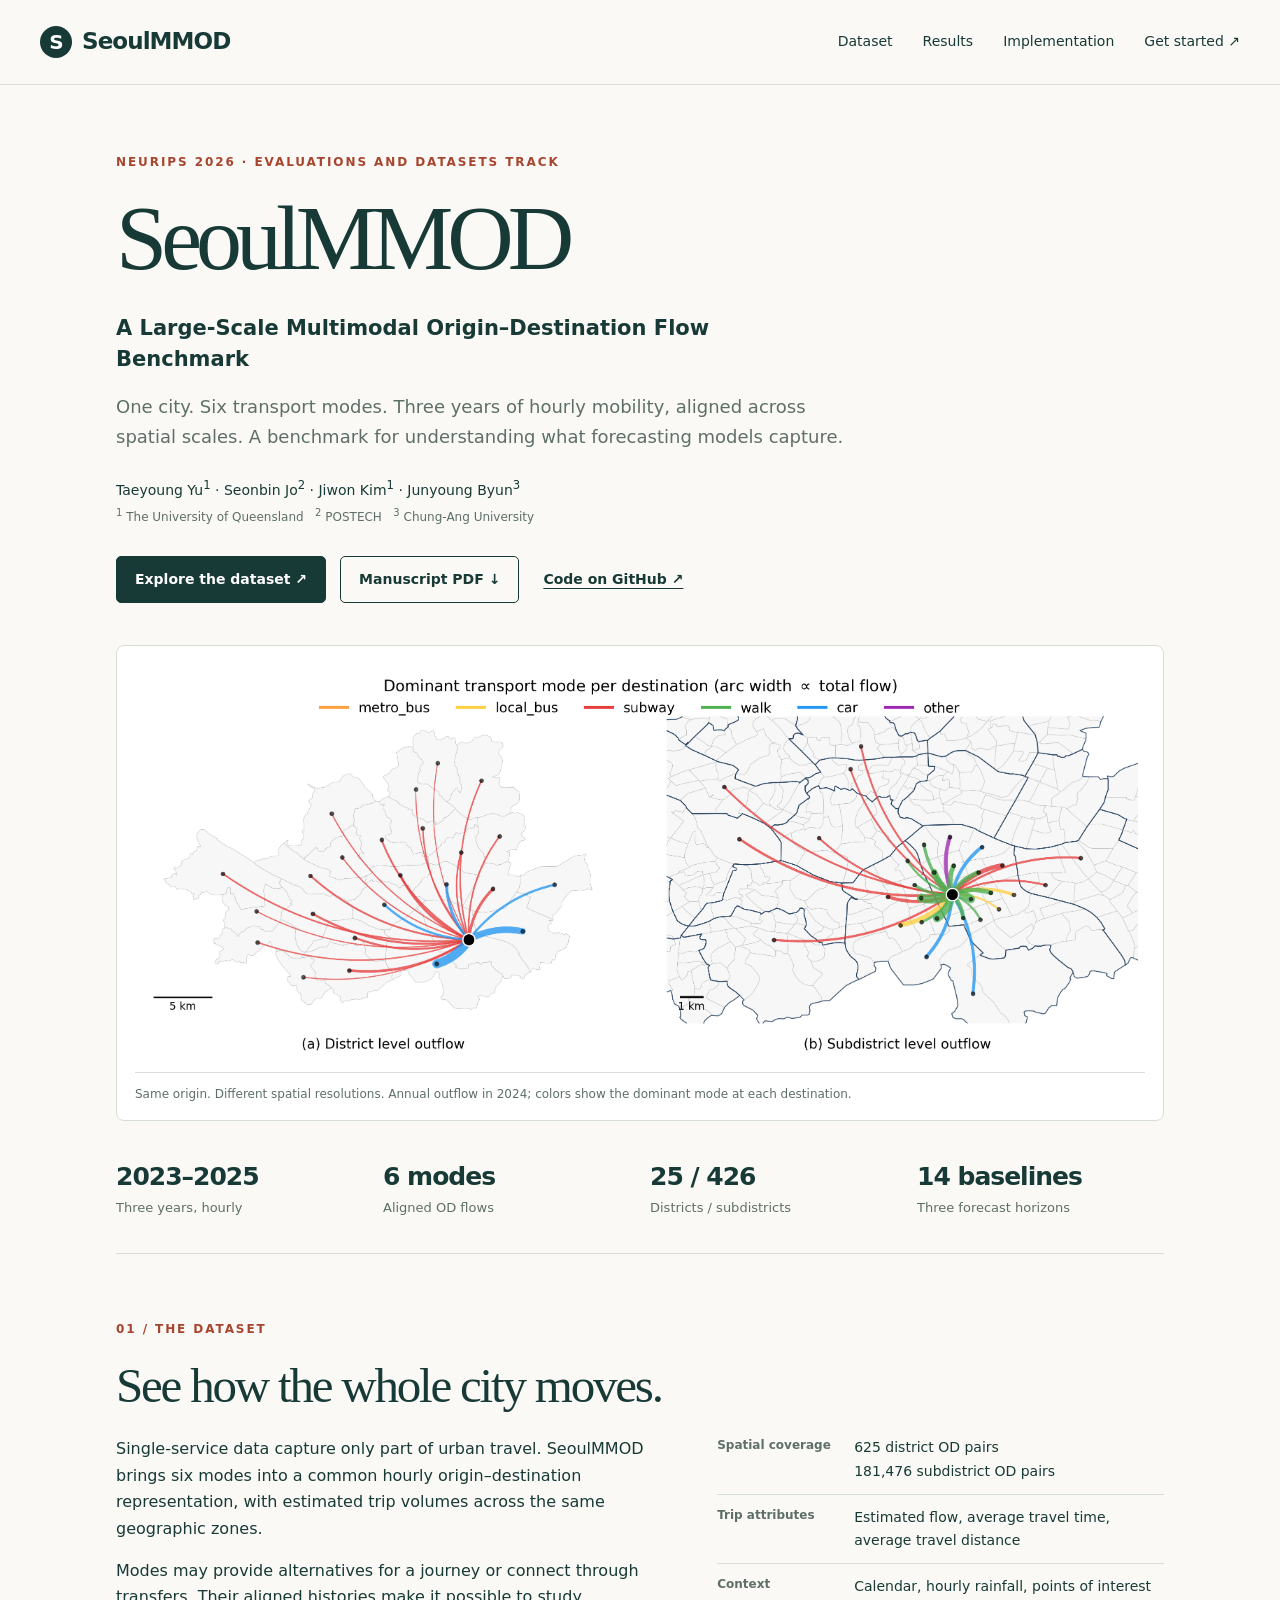
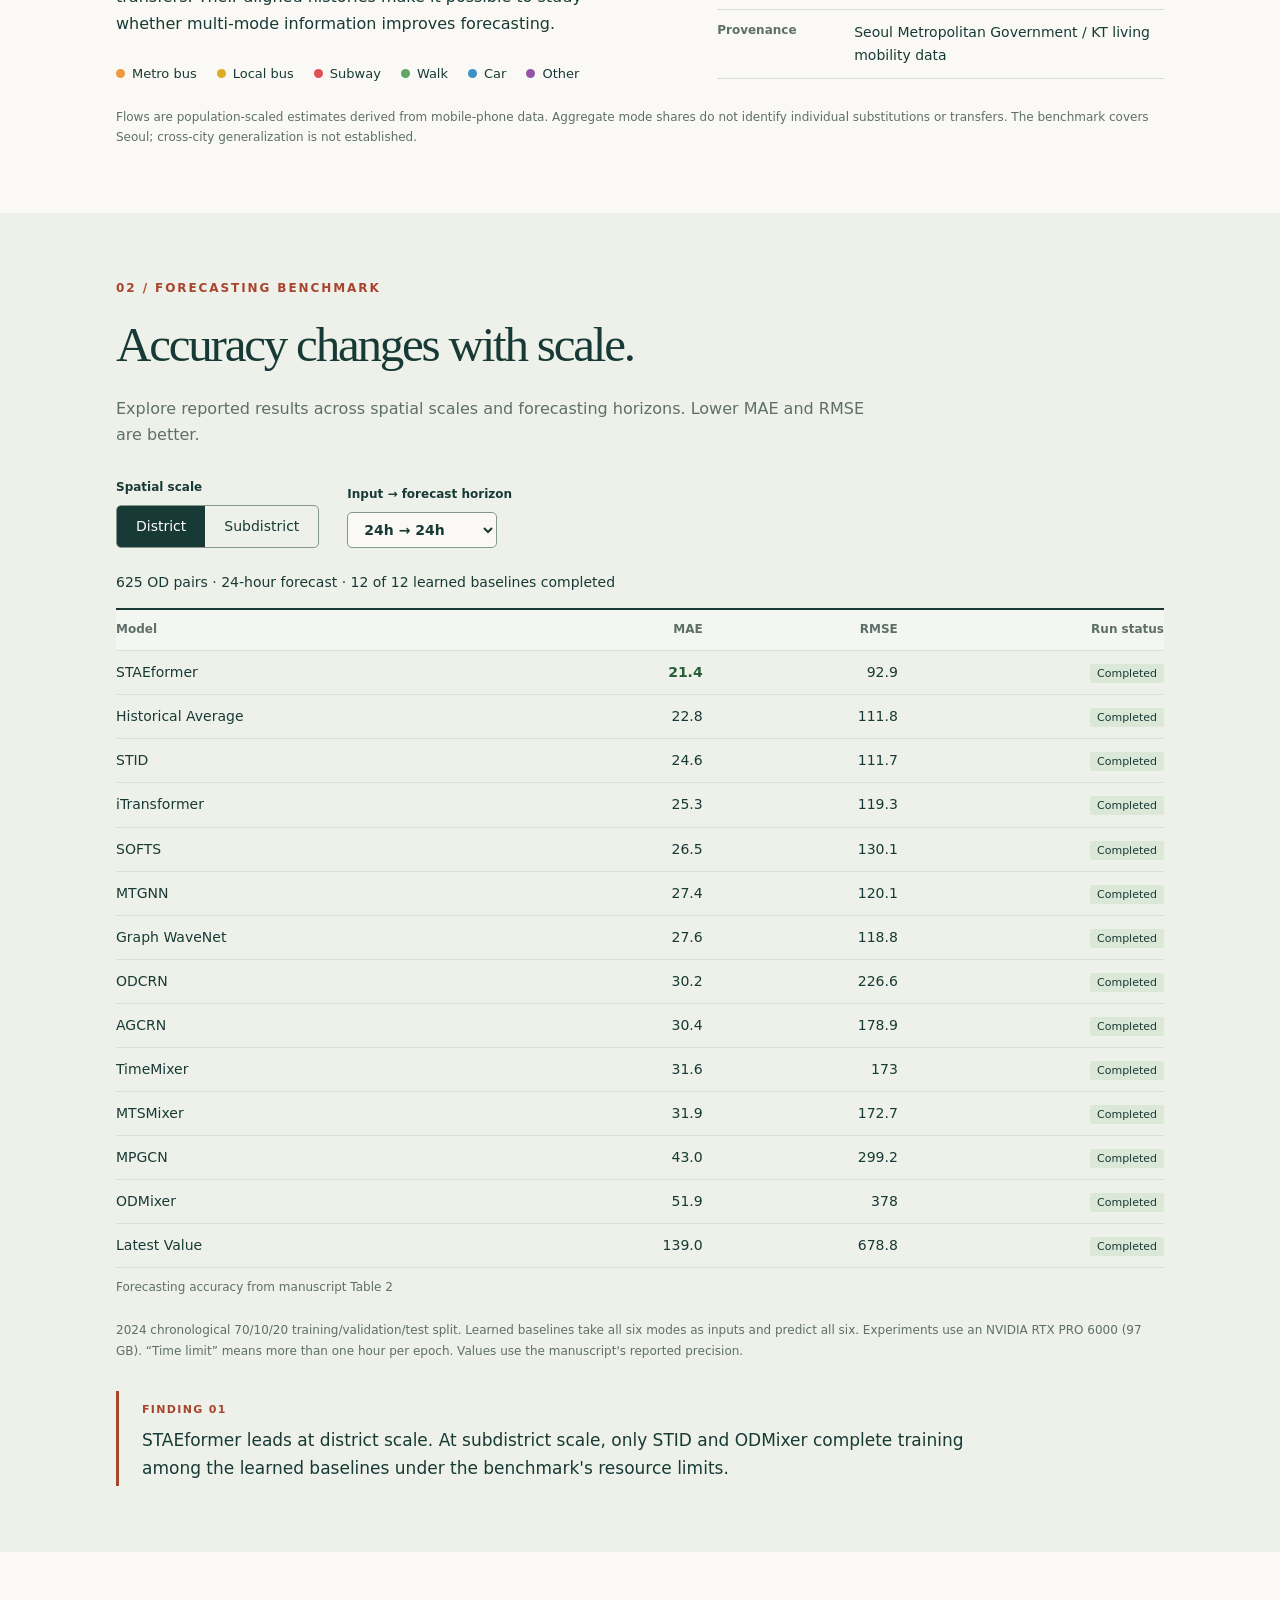
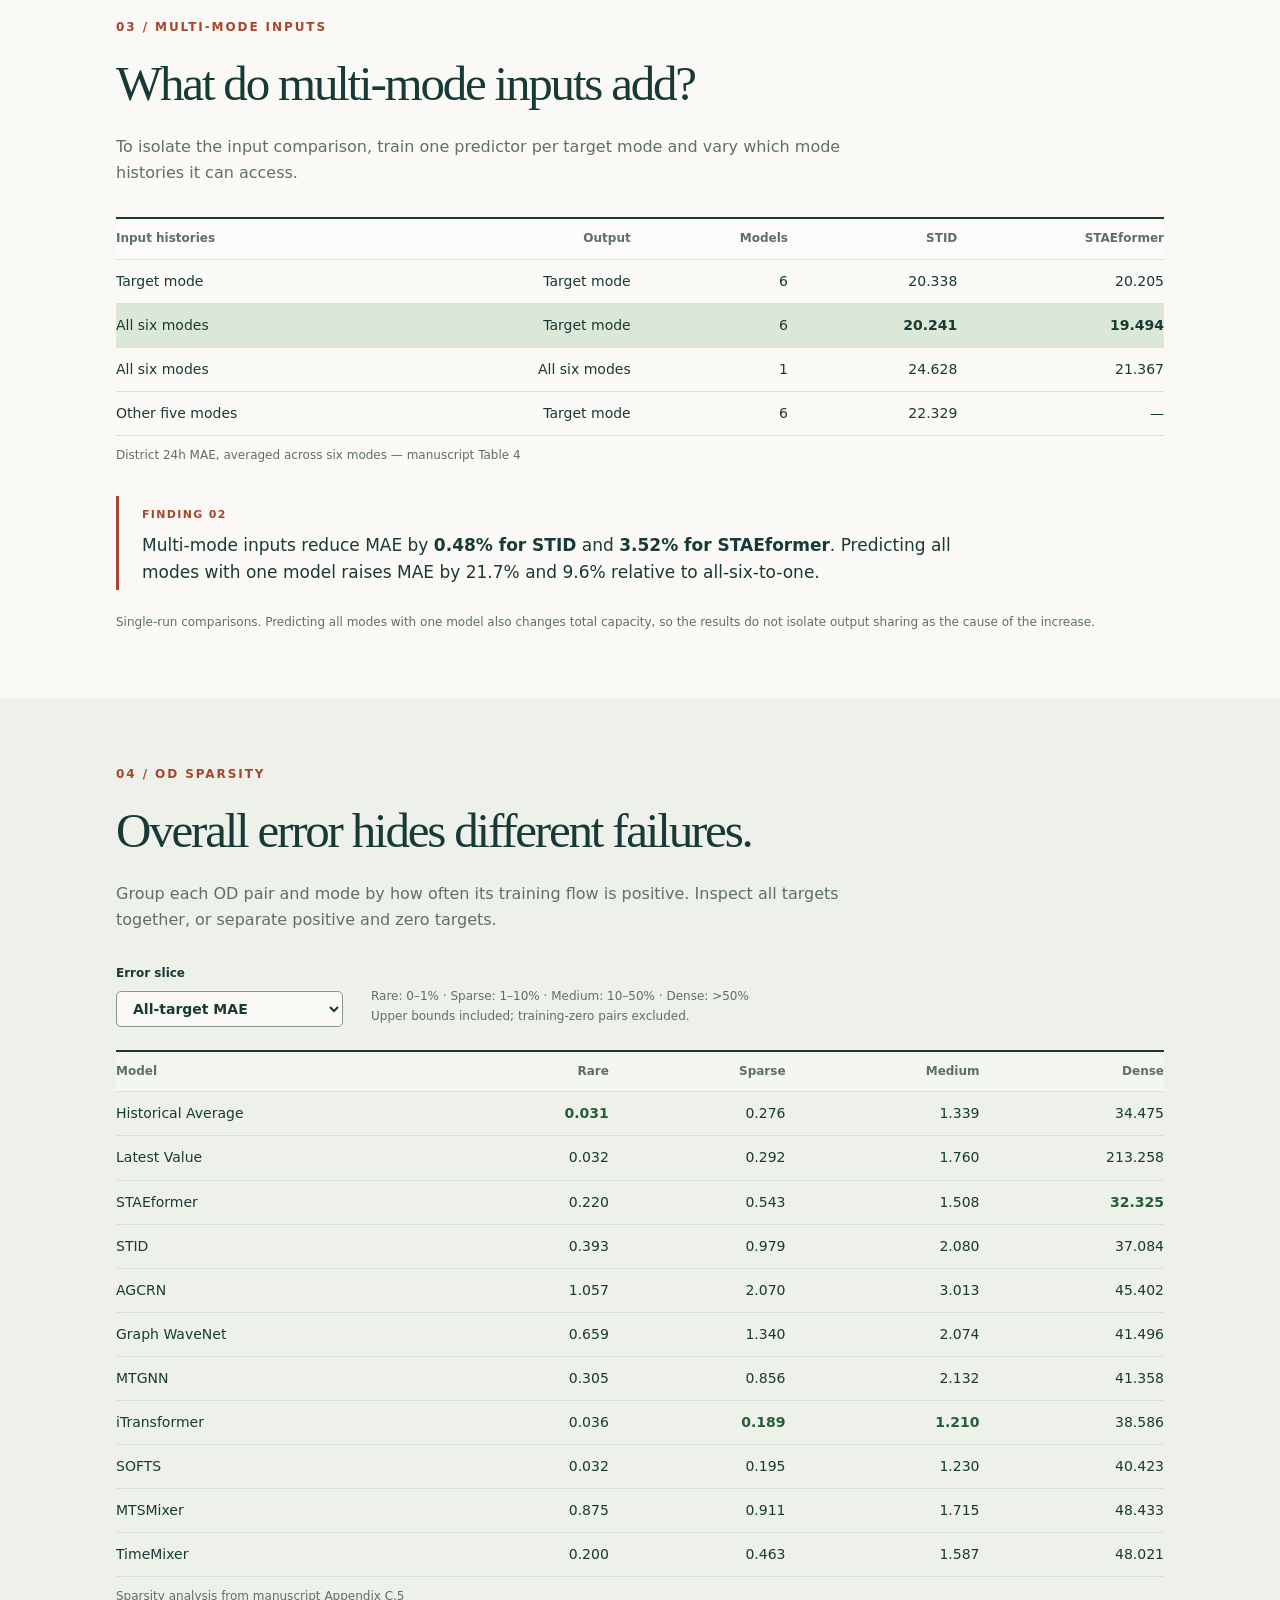
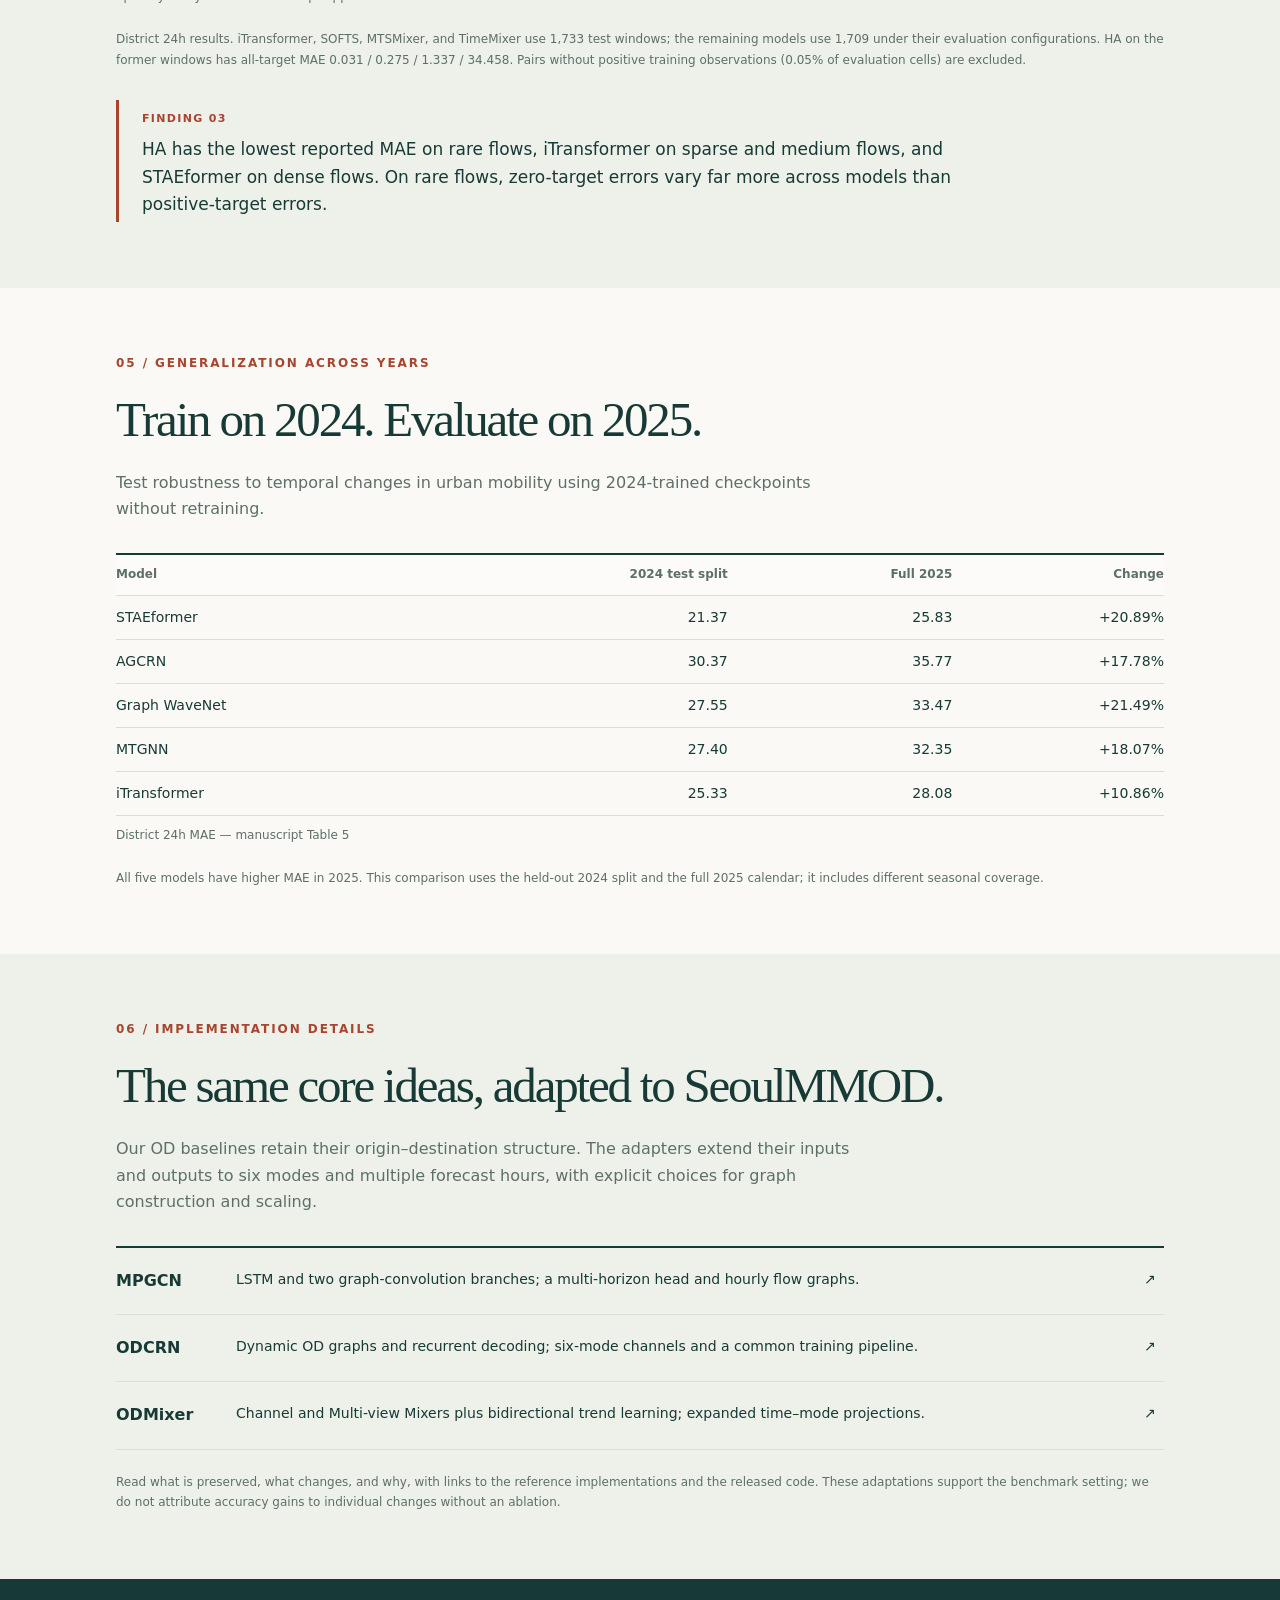
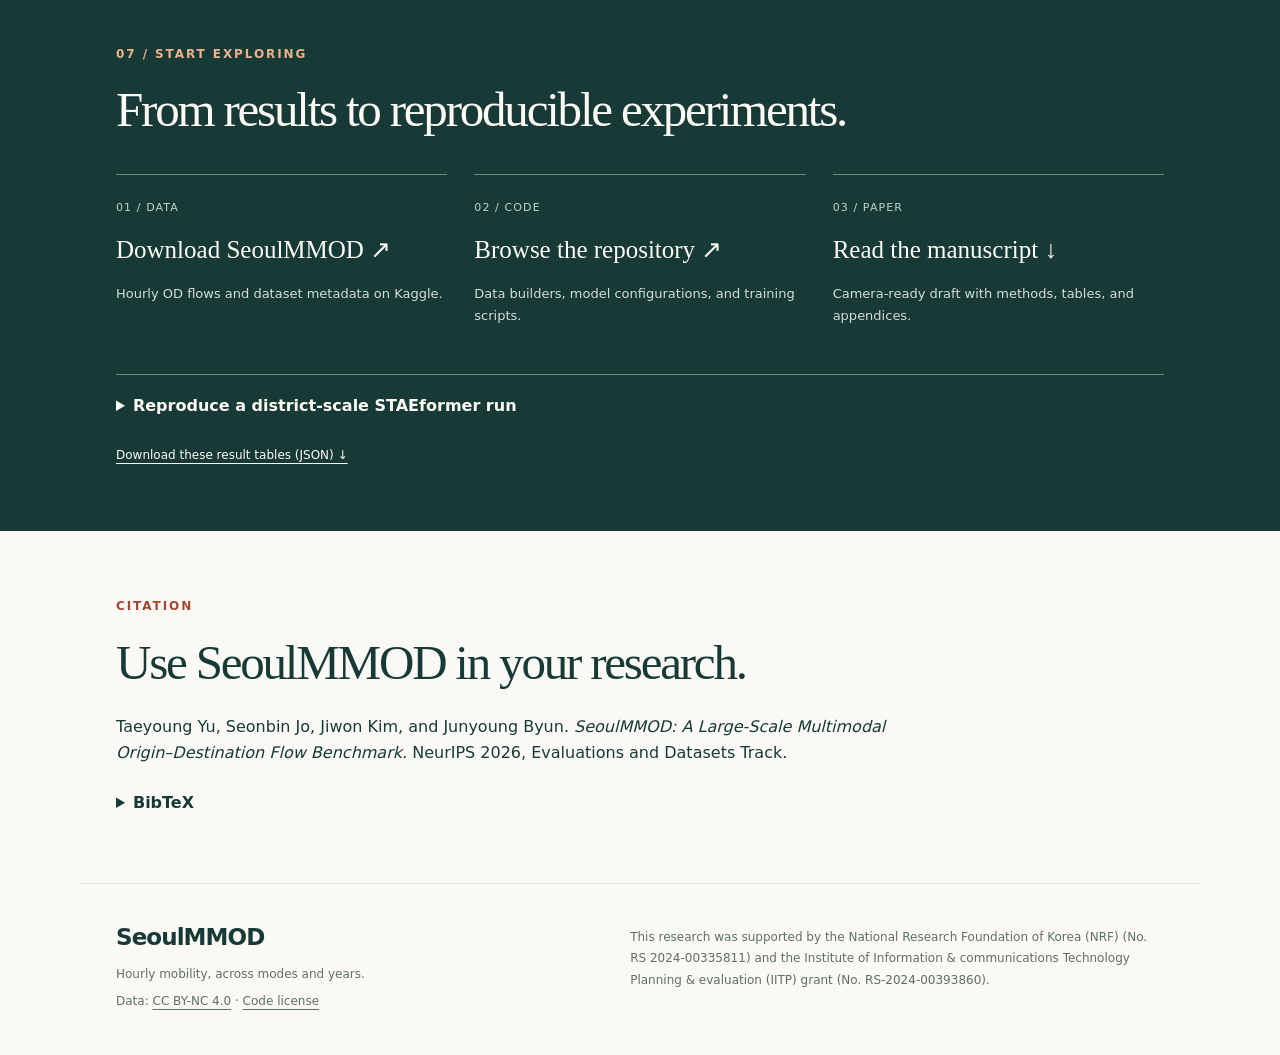
==== docs/index.html @ dd0be9bd "Publish SeoulMMOD research page and document OD baseline adaptations" ====
<!doctype html>
<html lang="en">
<head>
<meta charset="utf-8"><meta name="viewport" content="width=device-width,initial-scale=1">
<title>SeoulMMOD — Citywide mobility, across modes and years</title>
<meta name="description" content="Three years of hourly origin–destination flows across six transport modes, two spatial scales, and 14 forecasting baselines.">
<meta name="theme-color" content="#183a36">
<link rel="canonical" href="https://muuty.github.io/SeoulMMOD/">
<meta property="og:title" content="SeoulMMOD: Multimodal Origin–Destination Flow Benchmark">
<meta property="og:description" content="Six transport modes, three years, two spatial scales. Explore the dataset, forecasting results, and implementation notes.">
<meta property="og:image" content="https://muuty.github.io/SeoulMMOD/assets/od-flows.png">
<meta property="og:url" content="https://muuty.github.io/SeoulMMOD/">
<link rel="stylesheet" href="style.css">
<script src="results.js" defer></script><script src="site.js" defer></script>
</head>
<body>
<a class="skip" href="#main">Skip to content</a>
<header><a class="brand" href="#top"><span class="brand-mark" aria-hidden="true">S</span> SeoulMMOD</a>
<nav aria-label="Main navigation"><a href="#dataset">Dataset</a><a href="#benchmark">Results</a><a href="implementation.html">Implementation</a><a href="#resources">Get started ↗</a></nav></header>
<main id="main">
<section class="hero wrap" id="top">
<p class="eyebrow">NeurIPS 2026 · Evaluations and Datasets Track</p>
<h1>SeoulMMOD</h1>
<p class="title">A Large-Scale Multimodal Origin–Destination Flow Benchmark</p>
<p class="lead">One city. Six transport modes. Three years of hourly mobility, aligned across spatial scales. A benchmark for understanding what forecasting models capture.</p>
<p class="authors">Taeyoung Yu<sup>1</sup> · Seonbin Jo<sup>2</sup> · Jiwon Kim<sup>1</sup> · Junyoung Byun<sup>3</sup></p>
<p class="affiliations"><sup>1</sup> The University of Queensland &nbsp; <sup>2</sup> POSTECH &nbsp; <sup>3</sup> Chung-Ang University</p>
<div class="actions"><a class="button primary" href="https://www.kaggle.com/datasets/muutyy/seoulmmod">Explore the dataset ↗</a><a class="button" href="assets/SeoulMMOD-manuscript.pdf">Manuscript PDF ↓</a><a class="text-link" href="https://github.com/muuty/SeoulMMOD">Code on GitHub ↗</a></div>
<figure class="hero-figure"><img src="assets/od-flows.png" width="2887" height="1119" alt="Annual outflow from the same Seoul origin at district and subdistrict scales. Arc color identifies the dominant transport mode and width indicates total flow."><figcaption>Same origin. Different spatial resolutions. Annual outflow in 2024; colors show the dominant mode at each destination.</figcaption></figure>
<div class="stats" aria-label="Dataset at a glance"><div><strong>2023–2025</strong><span>Three years, hourly</span></div><div><strong>6 modes</strong><span>Aligned OD flows</span></div><div><strong>25 / 426</strong><span>Districts / subdistricts</span></div><div><strong>14 baselines</strong><span>Three forecast horizons</span></div></div>
</section>

<section class="wrap section" id="dataset">
<div class="section-heading"><p class="eyebrow">01 / The dataset</p><h2>See how the whole city moves.</h2></div>
<div class="two-col"><div><p>Single-service data capture only part of urban travel. SeoulMMOD brings six modes into a common hourly origin–destination representation, with estimated trip volumes across the same geographic zones.</p><p>Modes may provide alternatives for a journey or connect through transfers. Their aligned histories make it possible to study whether multi-mode information improves forecasting.</p><div class="modes"><span class="mode metro">Metro bus</span><span class="mode local">Local bus</span><span class="mode subway">Subway</span><span class="mode walk">Walk</span><span class="mode car">Car</span><span class="mode other">Other</span></div></div>
<dl class="facts"><div><dt>Spatial coverage</dt><dd>625 district OD pairs<br>181,476 subdistrict OD pairs</dd></div><div><dt>Trip attributes</dt><dd>Estimated flow, average travel time, average travel distance</dd></div><div><dt>Context</dt><dd>Calendar, hourly rainfall, points of interest</dd></div><div><dt>Provenance</dt><dd>Seoul Metropolitan Government / KT living mobility data</dd></div></dl></div>
<p class="note">Flows are population-scaled estimates derived from mobile-phone data. Aggregate mode shares do not identify individual substitutions or transfers. The benchmark covers Seoul; cross-city generalization is not established.</p>
</section>

<section class="tinted" id="benchmark"><div class="wrap section">
<div class="section-heading"><p class="eyebrow">02 / Forecasting benchmark</p><h2>Accuracy changes with scale.</h2><p>Explore reported results across spatial scales and forecasting horizons. Lower MAE and RMSE are better.</p></div>
<div class="controls"><fieldset><legend>Spatial scale</legend><div class="segments"><button type="button" data-scale="district" aria-pressed="true">District</button><button type="button" data-scale="subdistrict" aria-pressed="false">Subdistrict</button></div></fieldset><label>Input → forecast horizon<select id="horizon"><option value="0">6h → 6h</option><option value="1">12h → 12h</option><option value="2" selected>24h → 24h</option></select></label></div>
<p id="benchmark-summary" class="result-summary" aria-live="polite"></p>
<div class="table-scroll"><table id="benchmark-table"><caption>Forecasting accuracy from manuscript Table 2</caption><thead><tr><th scope="col">Model</th><th scope="col">MAE</th><th scope="col">RMSE</th><th scope="col">Run status</th></tr></thead><tbody></tbody></table></div>
<p class="note">2024 chronological 70/10/20 training/validation/test split. Learned baselines take all six modes as inputs and predict all six. Experiments use an NVIDIA RTX PRO 6000 (97 GB). “Time limit” means more than one hour per epoch. Values use the manuscript's reported precision.</p>
<div class="insight"><span class="index">Finding 01</span><p>STAEformer leads at district scale. At subdistrict scale, only STID and ODMixer complete training among the learned baselines under the benchmark's resource limits.</p></div>
</div></section>

<section class="wrap section" id="inputs">
<div class="section-heading"><p class="eyebrow">03 / Multi-mode inputs</p><h2>What do multi-mode inputs add?</h2><p>To isolate the input comparison, train one predictor per target mode and vary which mode histories it can access.</p></div>
<div class="table-scroll"><table><caption>District 24h MAE, averaged across six modes — manuscript Table 4</caption><thead><tr><th scope="col">Input histories</th><th scope="col">Output</th><th scope="col">Models</th><th scope="col">STID</th><th scope="col">STAEformer</th></tr></thead><tbody>
<tr><th scope="row">Target mode</th><td>Target mode</td><td>6</td><td>20.338</td><td>20.205</td></tr>
<tr class="highlight"><th scope="row">All six modes</th><td>Target mode</td><td>6</td><td><strong>20.241</strong></td><td><strong>19.494</strong></td></tr>
<tr><th scope="row">All six modes</th><td>All six modes</td><td>1</td><td>24.628</td><td>21.367</td></tr>
<tr><th scope="row">Other five modes</th><td>Target mode</td><td>6</td><td>22.329</td><td aria-label="Not evaluated">—</td></tr>
</tbody></table></div>
<div class="insight"><span class="index">Finding 02</span><p>Multi-mode inputs reduce MAE by <strong>0.48% for STID</strong> and <strong>3.52% for STAEformer</strong>. Predicting all modes with one model raises MAE by 21.7% and 9.6% relative to all-six-to-one.</p></div>
<p class="note">Single-run comparisons. Predicting all modes with one model also changes total capacity, so the results do not isolate output sharing as the cause of the increase.</p>
</section>

<section class="tinted" id="sparsity"><div class="wrap section">
<div class="section-heading"><p class="eyebrow">04 / OD sparsity</p><h2>Overall error hides different failures.</h2><p>Group each OD pair and mode by how often its training flow is positive. Inspect all targets together, or separate positive and zero targets.</p></div>
<div class="controls"><label>Error slice<select id="sparsity-metric"><option value="mae">All-target MAE</option><option value="positive">Positive-target MAE</option><option value="zero">Zero-target MAE</option></select></label><p class="control-note">Rare: 0–1% · Sparse: 1–10% · Medium: 10–50% · Dense: &gt;50%<br>Upper bounds included; training-zero pairs excluded.</p></div>
<div class="table-scroll"><table id="sparsity-table"><caption>Sparsity analysis from manuscript Appendix C.5</caption><thead><tr><th scope="col">Model</th><th scope="col">Rare</th><th scope="col">Sparse</th><th scope="col">Medium</th><th scope="col">Dense</th></tr></thead><tbody></tbody></table></div>
<p class="note">District 24h results. iTransformer, SOFTS, MTSMixer, and TimeMixer use 1,733 test windows; the remaining models use 1,709 under their evaluation configurations. HA on the former windows has all-target MAE 0.031 / 0.275 / 1.337 / 34.458. Pairs without positive training observations (0.05% of evaluation cells) are excluded.</p>
<div class="insight"><span class="index">Finding 03</span><p>HA has the lowest reported MAE on rare flows, iTransformer on sparse and medium flows, and STAEformer on dense flows. On rare flows, zero-target errors vary far more across models than positive-target errors.</p></div>
</div></section>

<section class="wrap section" id="generalization">
<div class="section-heading"><p class="eyebrow">05 / Generalization across years</p><h2>Train on 2024. Evaluate on 2025.</h2><p>Test robustness to temporal changes in urban mobility using 2024-trained checkpoints without retraining.</p></div>
<div class="table-scroll"><table id="year-table"><caption>District 24h MAE — manuscript Table 5</caption><thead><tr><th scope="col">Model</th><th scope="col">2024 test split</th><th scope="col">Full 2025</th><th scope="col">Change</th></tr></thead><tbody></tbody></table></div>
<p class="note">All five models have higher MAE in 2025. This comparison uses the held-out 2024 split and the full 2025 calendar; it includes different seasonal coverage.</p>
</section>

<section class="tinted" id="implementation"><div class="wrap section">
<div class="section-heading"><p class="eyebrow">06 / Implementation details</p><h2>The same core ideas, adapted to SeoulMMOD.</h2><p>Our OD baselines retain their origin–destination structure. The adapters extend their inputs and outputs to six modes and multiple forecast hours, with explicit choices for graph construction and scaling.</p></div>
<div class="implementation-list">
<a href="implementation.html#mpgcn"><strong>MPGCN</strong><span>LSTM and two graph-convolution branches; a multi-horizon head and hourly flow graphs.</span><span aria-hidden="true">↗</span></a>
<a href="implementation.html#odcrn"><strong>ODCRN</strong><span>Dynamic OD graphs and recurrent decoding; six-mode channels and a common training pipeline.</span><span aria-hidden="true">↗</span></a>
<a href="implementation.html#odmixer"><strong>ODMixer</strong><span>Channel and Multi-view Mixers plus bidirectional trend learning; expanded time–mode projections.</span><span aria-hidden="true">↗</span></a>
</div>
<p class="note">Read what is preserved, what changes, and why, with links to the reference implementations and the released code. These adaptations support the benchmark setting; we do not attribute accuracy gains to individual changes without an ablation.</p>
</div></section>

<section class="resource-band" id="resources"><div class="wrap section">
<p class="eyebrow">07 / Start exploring</p><h2>From results to reproducible experiments.</h2>
<div class="resources"><a href="https://www.kaggle.com/datasets/muutyy/seoulmmod"><span>01 / Data</span><strong>Download SeoulMMOD ↗</strong><p>Hourly OD flows and dataset metadata on Kaggle.</p></a><a href="https://github.com/muuty/SeoulMMOD"><span>02 / Code</span><strong>Browse the repository ↗</strong><p>Data builders, model configurations, and training scripts.</p></a><a href="assets/SeoulMMOD-manuscript.pdf"><span>03 / Paper</span><strong>Read the manuscript ↓</strong><p>Camera-ready draft with methods, tables, and appendices.</p></a></div>
<details class="quickstart"><summary>Reproduce a district-scale STAEformer run</summary><p>Clone the repository, install its requirements, and build the 2024 district dataset from the downloaded parquet files as described in the README. Then run:</p><pre><code>python experiments/train.py \
  -c baselines/STAEformer/SeoulMMOD_District_2024_allmode_h24.py \
  -g 0</code></pre><a href="https://github.com/muuty/SeoulMMOD#installation">Full setup instructions ↗</a></details>
<p class="download"><a href="results.json" download>Download these result tables (JSON) ↓</a></p>
</div></section>

<section class="wrap section citation" id="citation"><p class="eyebrow">Citation</p><h2>Use SeoulMMOD in your research.</h2><p>Taeyoung Yu, Seonbin Jo, Jiwon Kim, and Junyoung Byun. <em>SeoulMMOD: A Large-Scale Multimodal Origin–Destination Flow Benchmark.</em> NeurIPS 2026, Evaluations and Datasets Track.</p>
<details><summary>BibTeX</summary><pre id="bibtex">@inproceedings{yu2026seoulmmod,
  title={SeoulMMOD: A Large-Scale Multimodal Origin-Destination Flow Benchmark},
  author={Yu, Taeyoung and Jo, Seonbin and Kim, Jiwon and Byun, Junyoung},
  booktitle={Advances in Neural Information Processing Systems,
             Evaluations and Datasets Track},
  year={2026}
}</pre><button type="button" class="button small" id="copy-citation">Copy BibTeX</button><span id="copy-status" role="status"></span></details>
</section>
</main>
<footer class="wrap"><div><a class="brand" href="#top">SeoulMMOD</a><p>Hourly mobility, across modes and years.</p><p>Data: <a href="https://creativecommons.org/licenses/by-nc/4.0/">CC BY-NC 4.0</a> · <a href="https://github.com/muuty/SeoulMMOD/blob/review/LICENSE">Code license</a></p></div><p class="funding">This research was supported by the National Research Foundation of Korea (NRF) (No. RS 2024-00335811) and the Institute of Information &amp; communications Technology Planning &amp; evaluation (IITP) grant (No. RS-2024-00393860).</p></footer>
<noscript><p class="wrap note">Enable JavaScript to explore result tables, or <a href="assets/SeoulMMOD-manuscript.pdf">read all results in the manuscript PDF</a>.</p></noscript>
</body></html>
---- docs/style.css ----
:root{--ink:#183a36;--muted:#5e6f69;--paper:#faf9f5;--line:#d8dfd6;--soft:#edf1e9;--accent:#a8452f;--serif:Georgia,"Times New Roman",serif}
*{box-sizing:border-box}html{scroll-behavior:smooth;scroll-padding-top:90px}body{margin:0;background:var(--paper);color:var(--ink);font:16px/1.65 system-ui,-apple-system,BlinkMacSystemFont,"Segoe UI",sans-serif}a{color:inherit;text-underline-offset:4px}button,select{font:inherit}a:focus-visible,button:focus-visible,select:focus-visible,summary:focus-visible{outline:3px solid var(--accent);outline-offset:5px}.wrap{max-width:1120px;margin:auto;padding-left:36px;padding-right:36px}
header{max-width:1280px;margin:auto;display:flex;align-items:center;justify-content:space-between;padding:23px 40px;border-bottom:1px solid var(--line)}.brand{font-weight:750;letter-spacing:-.04em;font-size:23px;text-decoration:none;display:inline-flex;align-items:center;gap:10px}.brand-mark{display:grid;place-items:center;background:var(--ink);color:white;font-size:20px;width:32px;height:32px;border-radius:50%}nav{display:flex;gap:30px;font-size:14px}nav a{text-decoration:none}nav a:hover{color:var(--accent)}.skip{position:absolute;top:-100px;left:20px;padding:12px;background:white;z-index:10}.skip:focus{top:10px}
.hero{padding-top:68px}.eyebrow{font-size:12px;letter-spacing:.16em;text-transform:uppercase;font-weight:700;color:var(--accent);margin:0 0 18px}h1{font-family:var(--serif);font-size:clamp(52px,7.7vw,92px);font-weight:400;letter-spacing:-.065em;line-height:1.03;margin:0 0 28px}h1 em{font-weight:400;color:#416a58}.title{max-width:720px;font-size:21px;font-weight:600;line-height:1.45;margin:0 0 16px}.lead{font-size:18px;max-width:750px;color:var(--muted)}.authors{font-size:14px;margin:24px 0 4px}.affiliations{font-size:12px;color:var(--muted);margin-top:0}.actions{display:flex;gap:14px;align-items:center;flex-wrap:wrap;margin:28px 0 42px}.button{display:inline-flex;align-items:center;justify-content:center;gap:17px;text-decoration:none;border:1px solid var(--ink);padding:11px 18px;border-radius:5px;background:transparent;color:var(--ink);font-size:14px;font-weight:600;cursor:pointer}.button:hover{background:var(--soft)}.primary{color:white;background:var(--ink)}.primary:hover{background:#2b5147}.small{padding:7px 13px}.text-link{font-size:14px;font-weight:650;margin-left:10px}
.hero-figure{margin:0;background:white;padding:20px 18px 15px;border:1px solid var(--line);border-radius:8px}.hero-figure img{display:block;width:100%;height:auto}.hero-figure figcaption{border-top:1px solid var(--line);margin-top:14px;padding-top:12px;font-size:12px;color:var(--muted)}.stats{display:grid;grid-template-columns:repeat(4,1fr);padding:35px 0;gap:20px;border-bottom:1px solid var(--line)}.stats strong{display:block;font-size:25px;letter-spacing:-.04em}.stats span{display:block;color:var(--muted);font-size:13px}
.section{padding-top:66px;padding-bottom:66px}h2{font-family:var(--serif);font-size:clamp(32px,4.5vw,49px);font-weight:400;letter-spacing:-.045em;line-height:1.15;margin:0 0 22px}.section-heading>p:last-child{max-width:750px;color:var(--muted);margin-bottom:30px}.two-col{display:grid;grid-template-columns:1.2fr 1fr;gap:65px}.two-col p:first-child{margin-top:0}.facts{margin:0}.facts>div{padding:11px 0;border-bottom:1px solid var(--line);display:grid;grid-template-columns:125px 1fr;gap:12px}.facts>div:first-child{padding-top:0}dt{font-size:12px;font-weight:700;color:var(--muted)}dd{margin:0;font-size:14px}.modes{display:flex;gap:12px 20px;flex-wrap:wrap;margin-top:26px}.mode{font-size:13px}.mode:before{content:"";display:inline-block;width:9px;height:9px;margin-right:7px;border-radius:50%;background:var(--dot)}.metro{--dot:#ef993e}.local{--dot:#dbad22}.subway{--dot:#e05053}.walk{--dot:#61a56a}.car{--dot:#3d91c7}.other{--dot:#9654a5}
.note{color:var(--muted);font-size:12px;line-height:1.7;margin:22px 0 0}.tinted{background:var(--soft)}.controls{display:flex;align-items:flex-end;gap:28px;flex-wrap:wrap;margin:20px 0 23px}fieldset{border:0;padding:0;margin:0}legend,label{font-size:12px;font-weight:650}legend{padding:0;margin-bottom:7px}.segments{display:flex;border:1px solid #85978b;border-radius:5px;overflow:hidden}.segments button{border:0;padding:9px 19px;background:transparent;color:var(--ink);cursor:pointer;font-size:14px}.segments button[aria-pressed=true]{background:var(--ink);color:white}select{display:block;margin-top:7px;border:1px solid #85978b;padding:8px 35px 8px 12px;border-radius:5px;background:var(--paper);color:var(--ink);font-size:14px}.control-note{font-size:12px;color:var(--muted);margin:0}
.table-scroll{overflow-x:auto;border-top:2px solid var(--ink)}table{width:100%;border-collapse:collapse;text-align:right;font-size:14px;font-variant-numeric:tabular-nums}caption{text-align:left;font-size:12px;color:var(--muted);caption-side:bottom;padding-top:10px}td,th{padding:10px 14px;border-bottom:1px solid var(--line);white-space:nowrap}th{font-weight:650}thead th{font-size:12px;color:var(--muted);background:#ffffff55}th:first-child,td:first-child{text-align:left;padding-left:0}td:last-child,th:last-child{padding-right:0}tbody th{font-weight:450}.highlight{background:#dce8d7}.best{font-weight:750;color:#275e38}.result-summary{font-size:14px;min-height:23px}.status{font-size:11px;padding:3px 7px;border-radius:3px;background:#dce8d7}.status.failed{background:#f0dfd6;color:#814732}
.insight{border-left:3px solid var(--accent);padding:4px 0 4px 23px;margin-top:30px;max-width:880px}.insight .index{font-size:11px;text-transform:uppercase;letter-spacing:.12em;color:var(--accent);font-weight:700}.insight p{margin:6px 0 0;font-size:17px;line-height:1.6}.resource-band{background:var(--ink);color:#fcfaf4}.resource-band .eyebrow{color:#e9b38d}.resources{display:grid;grid-template-columns:repeat(3,1fr);gap:27px;margin-top:35px}.resources a{display:block;text-decoration:none;border-top:1px solid #718a7c;padding-top:18px}.resources a:hover strong{text-decoration:underline}.resources span{font-size:11px;color:#c3d4c8;text-transform:uppercase;letter-spacing:.1em}.resources strong{display:block;font-family:var(--serif);font-weight:400;font-size:25px;margin:10px 0}.resources p{font-size:13px;color:#d3ded5}.quickstart{margin-top:35px;border-top:1px solid #718a7c;padding-top:18px}summary{cursor:pointer;font-weight:650}details p,details>a{font-size:14px}pre{overflow-x:auto;background:#102d29;color:#e8f3e7;padding:22px;border-radius:6px;font:12px/1.7 ui-monospace,SFMono-Regular,Consolas,monospace}.download{font-size:12px;margin:26px 0 0}
.citation p{max-width:830px}.citation details{margin-top:24px}.citation pre{background:#edf1e9;color:var(--ink)}#copy-status{font-size:12px;margin-left:12px}footer{display:grid;grid-template-columns:1fr 1.15fr;gap:50px;border-top:1px solid var(--line);padding-top:35px!important;padding-bottom:35px!important}footer p{font-size:12px;color:var(--muted);margin:8px 0}.funding{line-height:1.8}
@media(max-width:700px){.wrap{padding-left:22px;padding-right:22px}header{padding:18px 22px}nav{gap:16px;font-size:12px}.brand{font-size:20px}.brand-mark{width:26px;height:26px;font-size:16px}.hero{padding-top:42px}.title{font-size:18px}.lead{font-size:16px}.hero-figure{padding:9px}.hero-figure figcaption{font-size:11px}.stats{grid-template-columns:repeat(2,1fr);gap:24px}.stats strong{font-size:23px}.section{padding-top:46px;padding-bottom:46px}.two-col{grid-template-columns:1fr;gap:30px}.resources{grid-template-columns:1fr;gap:15px}.resources p{margin-top:5px}.resources strong{margin-bottom:5px}.controls{gap:18px}.actions{gap:12px}.text-link{margin-left:0}.button{font-size:12px;padding:10px 13px}td,th{padding:9px 12px}footer{grid-template-columns:1fr;gap:20px}.insight p{font-size:15px}nav a:first-child{display:none}}
@media(prefers-reduced-motion:reduce){html{scroll-behavior:auto}}
@media print{header,.controls,.actions,.quickstart{display:none}.section{break-inside:avoid}.wrap{max-width:none}body{background:white;color:black}}


.implementation-list{border-top:2px solid var(--ink)}.implementation-list a{display:grid;grid-template-columns:100px 1fr 20px;gap:20px;padding:20px 0;border-bottom:1px solid var(--line);text-decoration:none}.implementation-list a:hover strong{text-decoration:underline}.implementation-list span{font-size:14px}.article{max-width:920px;padding-top:60px;padding-bottom:60px}.article>h1{font-size:clamp(48px,6vw,76px)}.article>p,.article section>p{max-width:760px}.article section{padding:42px 0 22px;border-top:1px solid var(--line)}.article section h2{font-size:clamp(28px,4vw,37px);max-width:720px}.article-nav{display:flex;gap:12px 28px;flex-wrap:wrap;margin:32px 0 44px;font-size:14px}.article code{font-size:.85em;background:var(--soft);padding:2px 5px;border-radius:3px;overflow-wrap:anywhere}.source-links{font-size:13px;line-height:2}.article-back{margin-top:32px}
@media(max-width:700px){header{flex-wrap:wrap;gap:16px}header nav{gap:16px}.implementation-list a{grid-template-columns:1fr 20px;gap:6px}.implementation-list a span:first-of-type{grid-column:1;grid-row:2}.implementation-list a span:last-child{grid-column:2;grid-row:1}.article{padding-top:40px}.article-nav{gap:12px 20px}}
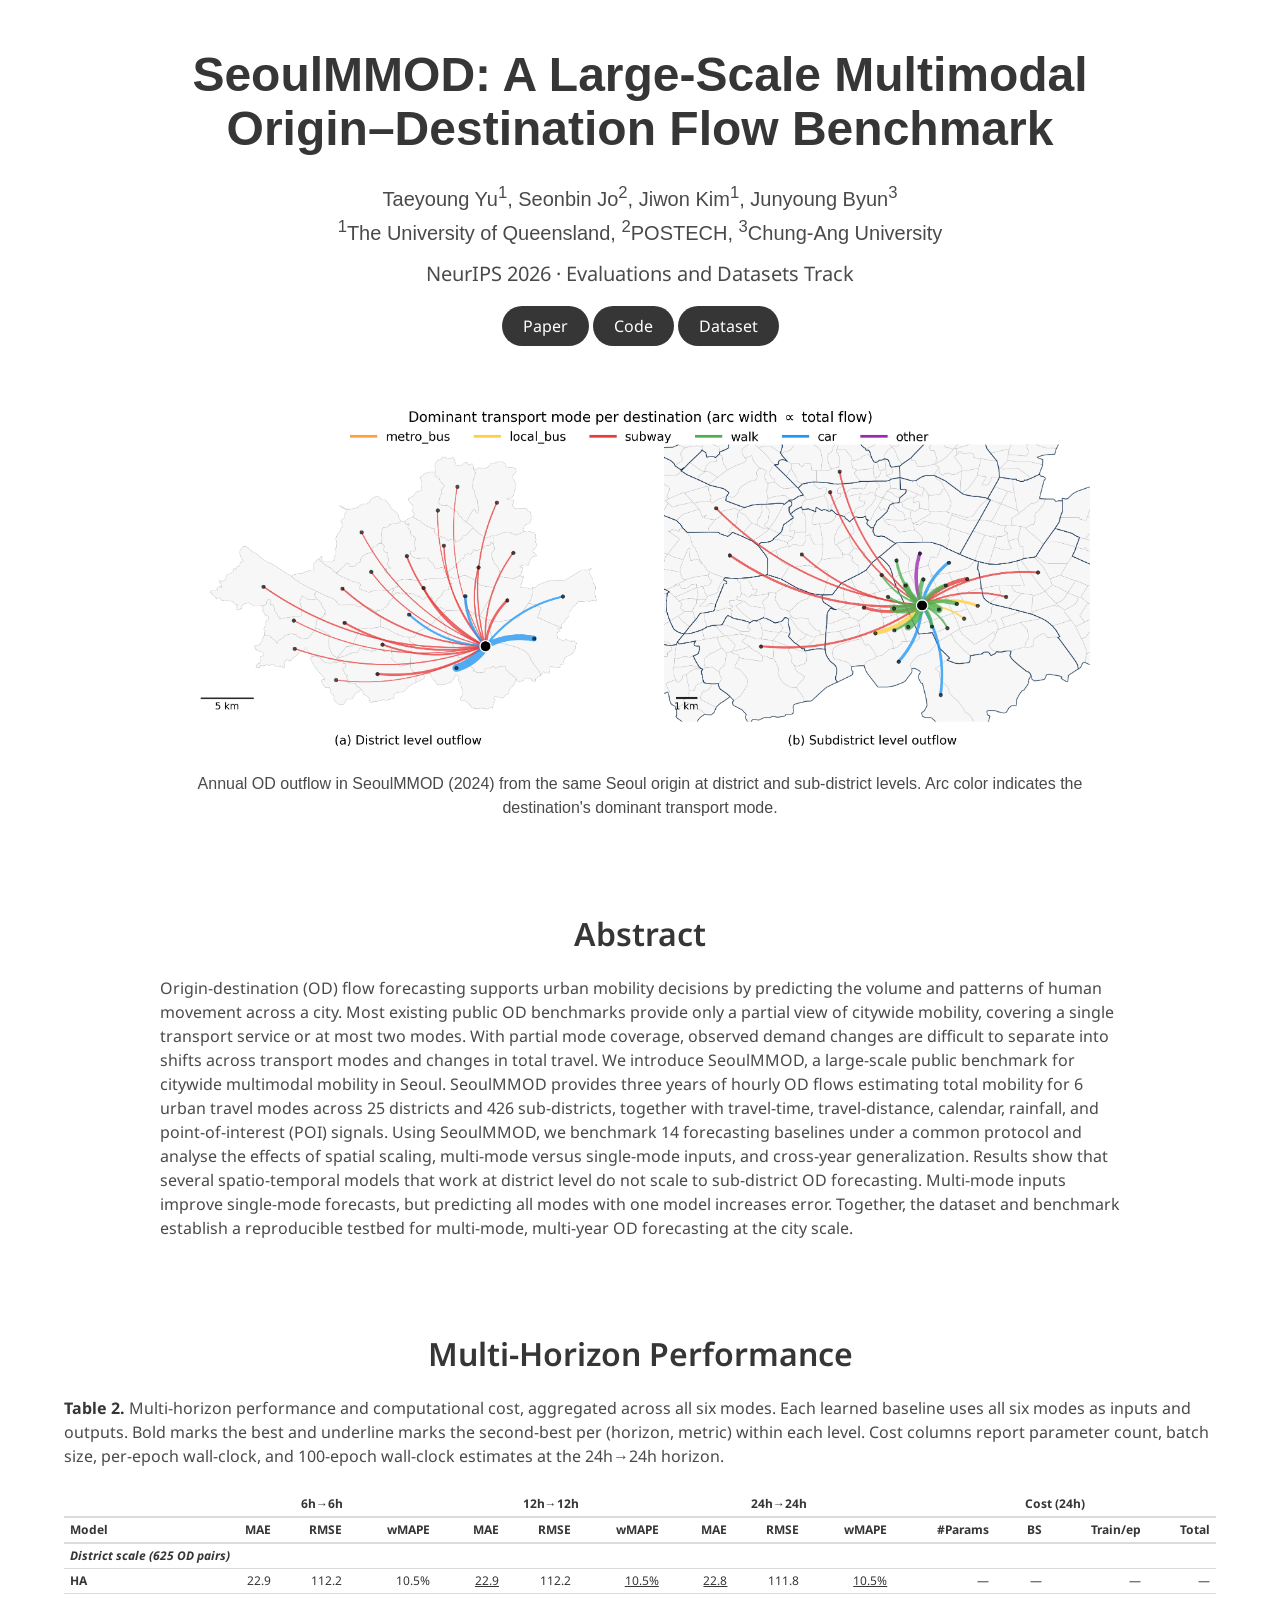
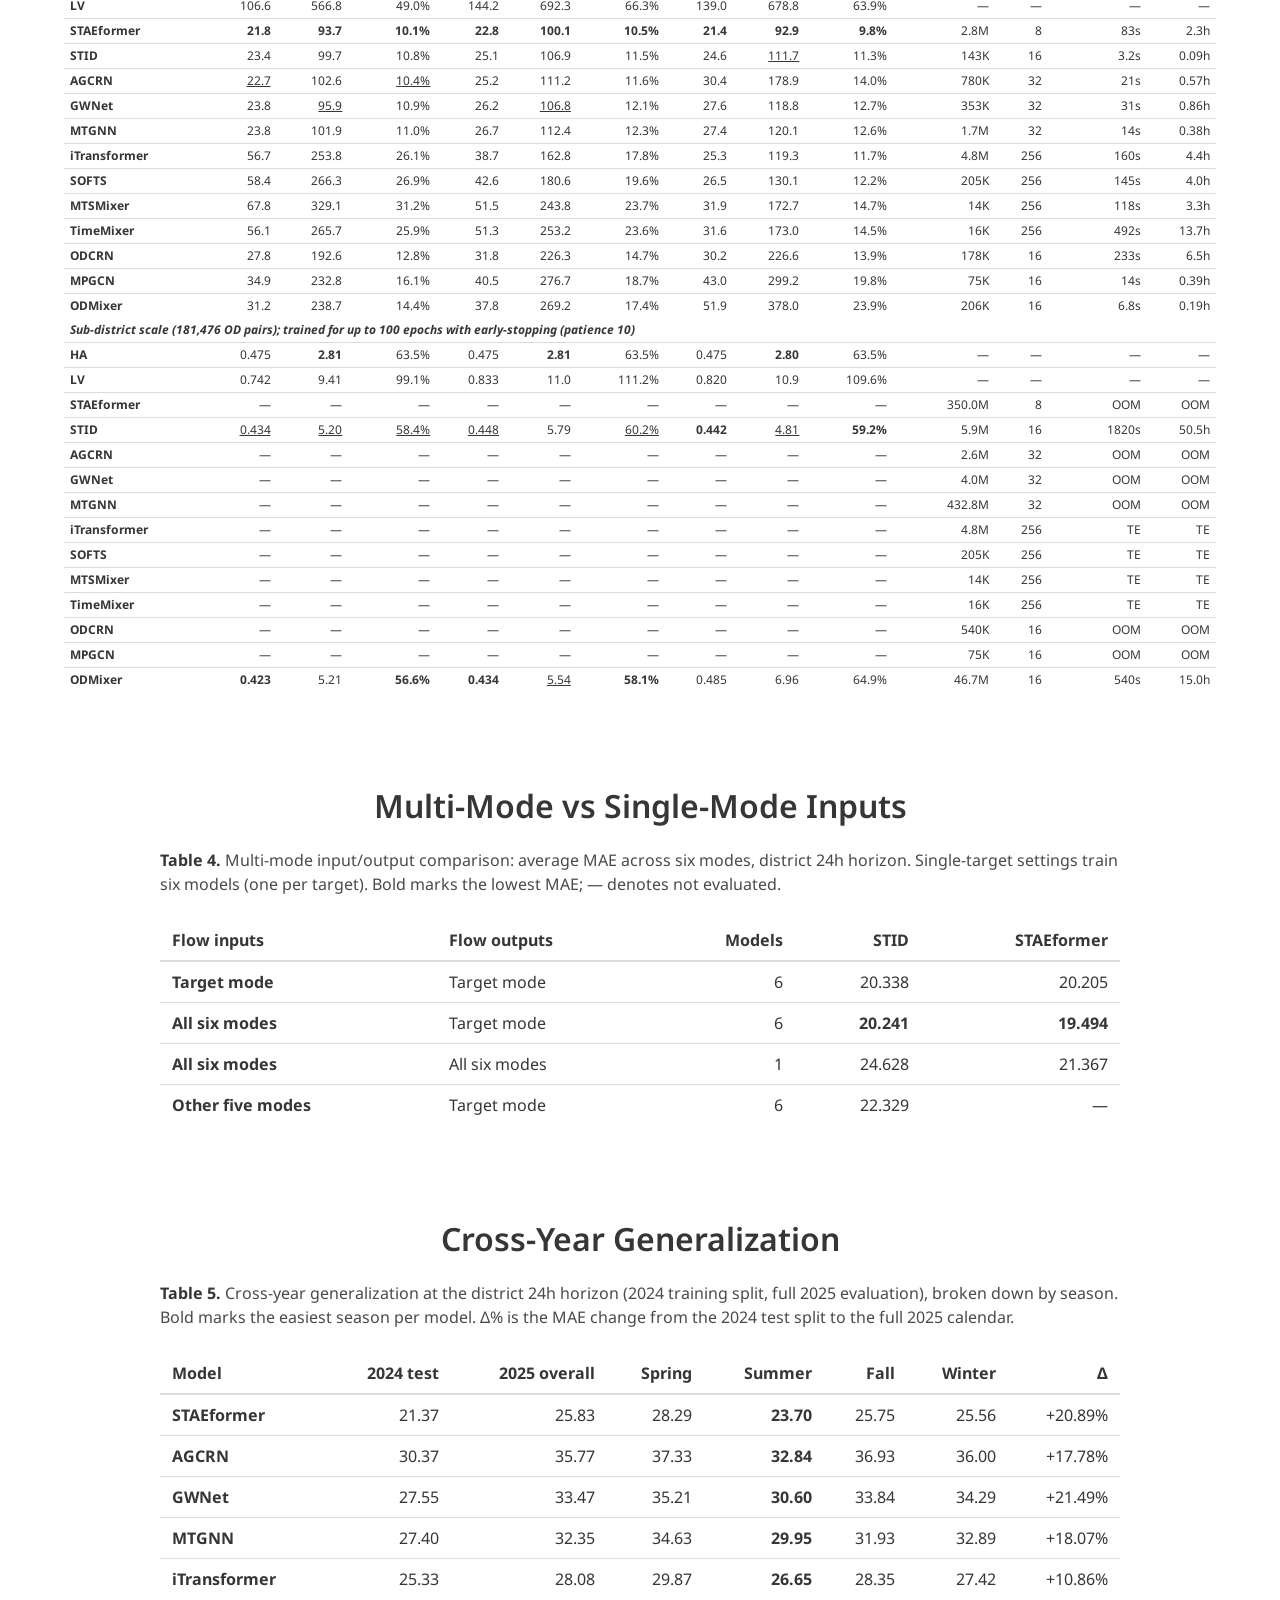
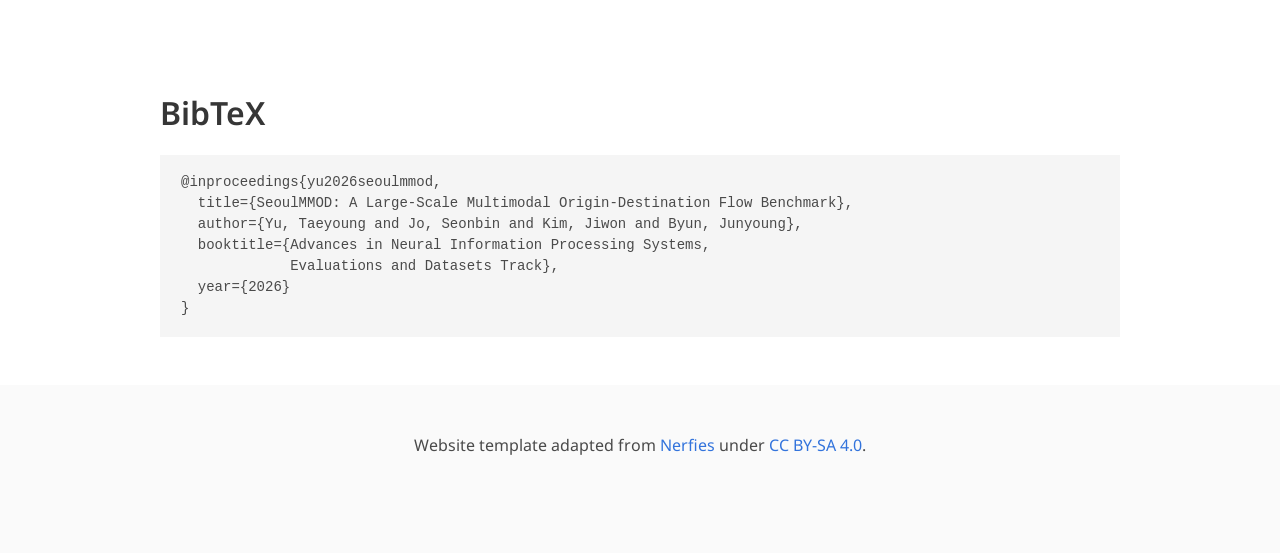
==== commit 03b40107: "Rebuild project page with original manuscript tables" ====
--- a/docs/index.html
+++ b/docs/index.html
@@ -1,107 +1,166 @@
 <!doctype html>
 <html lang="en">
 <head>
-<meta charset="utf-8"><meta name="viewport" content="width=device-width,initial-scale=1">
-<title>SeoulMMOD — Citywide mobility, across modes and years</title>
-<meta name="description" content="Three years of hourly origin–destination flows across six transport modes, two spatial scales, and 14 forecasting baselines.">
-<meta name="theme-color" content="#183a36">
-<link rel="canonical" href="https://muuty.github.io/SeoulMMOD/">
-<meta property="og:title" content="SeoulMMOD: Multimodal Origin–Destination Flow Benchmark">
-<meta property="og:description" content="Six transport modes, three years, two spatial scales. Explore the dataset, forecasting results, and implementation notes.">
-<meta property="og:image" content="https://muuty.github.io/SeoulMMOD/assets/od-flows.png">
-<meta property="og:url" content="https://muuty.github.io/SeoulMMOD/">
-<link rel="stylesheet" href="style.css">
-<script src="results.js" defer></script><script src="site.js" defer></script>
+  <meta charset="utf-8">
+  <meta name="viewport" content="width=device-width, initial-scale=1">
+  <title>SeoulMMOD: A Large-Scale Multimodal Origin–Destination Flow Benchmark</title>
+  <meta name="description" content="SeoulMMOD: A Large-Scale Multimodal Origin–Destination Flow Benchmark. NeurIPS 2026, Evaluations and Datasets Track.">
+  <link rel="canonical" href="https://muuty.github.io/SeoulMMOD/">
+  <meta property="og:title" content="SeoulMMOD: A Large-Scale Multimodal Origin–Destination Flow Benchmark">
+  <meta property="og:image" content="https://muuty.github.io/SeoulMMOD/assets/od-flows.png">
+  <meta property="og:url" content="https://muuty.github.io/SeoulMMOD/">
+  <link href="https://fonts.googleapis.com/css?family=Google+Sans%7CNoto+Sans%7CCastoro" rel="stylesheet">
+  <link rel="stylesheet" href="static/css/bulma.min.css">
+  <link rel="stylesheet" href="static/css/index.css">
 </head>
 <body>
-<a class="skip" href="#main">Skip to content</a>
-<header><a class="brand" href="#top"><span class="brand-mark" aria-hidden="true">S</span> SeoulMMOD</a>
-<nav aria-label="Main navigation"><a href="#dataset">Dataset</a><a href="#benchmark">Results</a><a href="implementation.html">Implementation</a><a href="#resources">Get started ↗</a></nav></header>
-<main id="main">
-<section class="hero wrap" id="top">
-<p class="eyebrow">NeurIPS 2026 · Evaluations and Datasets Track</p>
-<h1>SeoulMMOD</h1>
-<p class="title">A Large-Scale Multimodal Origin–Destination Flow Benchmark</p>
-<p class="lead">One city. Six transport modes. Three years of hourly mobility, aligned across spatial scales. A benchmark for understanding what forecasting models capture.</p>
-<p class="authors">Taeyoung Yu<sup>1</sup> · Seonbin Jo<sup>2</sup> · Jiwon Kim<sup>1</sup> · Junyoung Byun<sup>3</sup></p>
-<p class="affiliations"><sup>1</sup> The University of Queensland &nbsp; <sup>2</sup> POSTECH &nbsp; <sup>3</sup> Chung-Ang University</p>
-<div class="actions"><a class="button primary" href="https://www.kaggle.com/datasets/muutyy/seoulmmod">Explore the dataset ↗</a><a class="button" href="assets/SeoulMMOD-manuscript.pdf">Manuscript PDF ↓</a><a class="text-link" href="https://github.com/muuty/SeoulMMOD">Code on GitHub ↗</a></div>
-<figure class="hero-figure"><img src="assets/od-flows.png" width="2887" height="1119" alt="Annual outflow from the same Seoul origin at district and subdistrict scales. Arc color identifies the dominant transport mode and width indicates total flow."><figcaption>Same origin. Different spatial resolutions. Annual outflow in 2024; colors show the dominant mode at each destination.</figcaption></figure>
-<div class="stats" aria-label="Dataset at a glance"><div><strong>2023–2025</strong><span>Three years, hourly</span></div><div><strong>6 modes</strong><span>Aligned OD flows</span></div><div><strong>25 / 426</strong><span>Districts / subdistricts</span></div><div><strong>14 baselines</strong><span>Three forecast horizons</span></div></div>
-</section>
+<main>
+  <section class="hero">
+    <div class="hero-body">
+      <div class="container is-max-desktop has-text-centered">
+        <h1 class="title is-1 is-size-2-mobile publication-title">SeoulMMOD: A Large-Scale Multimodal Origin–Destination Flow Benchmark</h1>
+        <div class="is-size-5 publication-authors">
+          <span class="author-block">Taeyoung Yu<sup>1</sup>,</span>
+          <span class="author-block">Seonbin Jo<sup>2</sup>,</span>
+          <span class="author-block">Jiwon Kim<sup>1</sup>,</span>
+          <span class="author-block">Junyoung Byun<sup>3</sup></span>
+        </div>
+        <div class="is-size-5 publication-authors">
+          <span class="author-block"><sup>1</sup>The University of Queensland,</span>
+          <span class="author-block"><sup>2</sup>POSTECH,</span>
+          <span class="author-block"><sup>3</sup>Chung-Ang University</span>
+        </div>
+        <p class="is-size-5 mt-3">NeurIPS 2026 · Evaluations and Datasets Track</p>
+        <div class="publication-links mt-3">
+          <span class="link-block"><a class="button is-dark is-rounded" href="assets/SeoulMMOD-manuscript.pdf">Paper</a></span>
+          <span class="link-block"><a class="button is-dark is-rounded" href="https://github.com/muuty/SeoulMMOD">Code</a></span>
+          <span class="link-block"><a class="button is-dark is-rounded" href="https://www.kaggle.com/datasets/muutyy/seoulmmod">Dataset</a></span>
+        </div>
+      </div>
+    </div>
+  </section>
 
-<section class="wrap section" id="dataset">
-<div class="section-heading"><p class="eyebrow">01 / The dataset</p><h2>See how the whole city moves.</h2></div>
-<div class="two-col"><div><p>Single-service data capture only part of urban travel. SeoulMMOD brings six modes into a common hourly origin–destination representation, with estimated trip volumes across the same geographic zones.</p><p>Modes may provide alternatives for a journey or connect through transfers. Their aligned histories make it possible to study whether multi-mode information improves forecasting.</p><div class="modes"><span class="mode metro">Metro bus</span><span class="mode local">Local bus</span><span class="mode subway">Subway</span><span class="mode walk">Walk</span><span class="mode car">Car</span><span class="mode other">Other</span></div></div>
-<dl class="facts"><div><dt>Spatial coverage</dt><dd>625 district OD pairs<br>181,476 subdistrict OD pairs</dd></div><div><dt>Trip attributes</dt><dd>Estimated flow, average travel time, average travel distance</dd></div><div><dt>Context</dt><dd>Calendar, hourly rainfall, points of interest</dd></div><div><dt>Provenance</dt><dd>Seoul Metropolitan Government / KT living mobility data</dd></div></dl></div>
-<p class="note">Flows are population-scaled estimates derived from mobile-phone data. Aggregate mode shares do not identify individual substitutions or transfers. The benchmark covers Seoul; cross-city generalization is not established.</p>
-</section>
+  <section class="hero teaser">
+    <div class="container is-max-desktop">
+      <div class="hero-body">
+        <figure>
+          <img src="assets/od-flows.png" width="2887" height="1119" alt="2024 OD outflow from the same Seoul origin, shown at district and sub-district scales with destinations colored by dominant transport mode.">
+          <figcaption class="has-text-centered mt-3">Annual OD outflow in SeoulMMOD (2024) from the same Seoul origin at district and sub-district levels. Arc color indicates the destination's dominant transport mode.</figcaption>
+        </figure>
+      </div>
+    </div>
+  </section>
 
-<section class="tinted" id="benchmark"><div class="wrap section">
-<div class="section-heading"><p class="eyebrow">02 / Forecasting benchmark</p><h2>Accuracy changes with scale.</h2><p>Explore reported results across spatial scales and forecasting horizons. Lower MAE and RMSE are better.</p></div>
-<div class="controls"><fieldset><legend>Spatial scale</legend><div class="segments"><button type="button" data-scale="district" aria-pressed="true">District</button><button type="button" data-scale="subdistrict" aria-pressed="false">Subdistrict</button></div></fieldset><label>Input → forecast horizon<select id="horizon"><option value="0">6h → 6h</option><option value="1">12h → 12h</option><option value="2" selected>24h → 24h</option></select></label></div>
-<p id="benchmark-summary" class="result-summary" aria-live="polite"></p>
-<div class="table-scroll"><table id="benchmark-table"><caption>Forecasting accuracy from manuscript Table 2</caption><thead><tr><th scope="col">Model</th><th scope="col">MAE</th><th scope="col">RMSE</th><th scope="col">Run status</th></tr></thead><tbody></tbody></table></div>
-<p class="note">2024 chronological 70/10/20 training/validation/test split. Learned baselines take all six modes as inputs and predict all six. Experiments use an NVIDIA RTX PRO 6000 (97 GB). “Time limit” means more than one hour per epoch. Values use the manuscript's reported precision.</p>
-<div class="insight"><span class="index">Finding 01</span><p>STAEformer leads at district scale. At subdistrict scale, only STID and ODMixer complete training among the learned baselines under the benchmark's resource limits.</p></div>
-</div></section>
+  <section class="section" id="abstract">
+    <div class="container is-max-desktop">
+      <h2 class="title is-3 has-text-centered">Abstract</h2>
+      <div class="content"><p>Origin-destination (OD) flow forecasting supports urban mobility decisions by predicting the volume and patterns of human movement across a city. Most existing public OD benchmarks provide only a partial view of citywide mobility, covering a single transport service or at most two modes. With partial mode coverage, observed demand changes are difficult to separate into shifts across transport modes and changes in total travel. We introduce SeoulMMOD, a large-scale public benchmark for citywide multimodal mobility in Seoul. SeoulMMOD provides three years of hourly OD flows estimating total mobility for 6 urban travel modes across 25 districts and 426 sub-districts, together with travel-time, travel-distance, calendar, rainfall, and point-of-interest (POI) signals. Using SeoulMMOD, we benchmark 14 forecasting baselines under a common protocol and analyse the effects of spatial scaling, multi-mode versus single-mode inputs, and cross-year generalization. Results show that several spatio-temporal models that work at district level do not scale to sub-district OD forecasting. Multi-mode inputs improve single-mode forecasts, but predicting all modes with one model increases error. Together, the dataset and benchmark establish a reproducible testbed for multi-mode, multi-year OD forecasting at the city scale.</p></div>
+    </div>
+  </section>
 
-<section class="wrap section" id="inputs">
-<div class="section-heading"><p class="eyebrow">03 / Multi-mode inputs</p><h2>What do multi-mode inputs add?</h2><p>To isolate the input comparison, train one predictor per target mode and vary which mode histories it can access.</p></div>
-<div class="table-scroll"><table><caption>District 24h MAE, averaged across six modes — manuscript Table 4</caption><thead><tr><th scope="col">Input histories</th><th scope="col">Output</th><th scope="col">Models</th><th scope="col">STID</th><th scope="col">STAEformer</th></tr></thead><tbody>
-<tr><th scope="row">Target mode</th><td>Target mode</td><td>6</td><td>20.338</td><td>20.205</td></tr>
-<tr class="highlight"><th scope="row">All six modes</th><td>Target mode</td><td>6</td><td><strong>20.241</strong></td><td><strong>19.494</strong></td></tr>
-<tr><th scope="row">All six modes</th><td>All six modes</td><td>1</td><td>24.628</td><td>21.367</td></tr>
-<tr><th scope="row">Other five modes</th><td>Target mode</td><td>6</td><td>22.329</td><td aria-label="Not evaluated">—</td></tr>
-</tbody></table></div>
-<div class="insight"><span class="index">Finding 02</span><p>Multi-mode inputs reduce MAE by <strong>0.48% for STID</strong> and <strong>3.52% for STAEformer</strong>. Predicting all modes with one model raises MAE by 21.7% and 9.6% relative to all-six-to-one.</p></div>
-<p class="note">Single-run comparisons. Predicting all modes with one model also changes total capacity, so the results do not isolate output sharing as the cause of the increase.</p>
-</section>
+  <section class="section" id="benchmark">
+    <div class="container is-max-widescreen">
+      <h2 class="title is-3 has-text-centered">Multi-Horizon Performance</h2>
+      <p id="main-results-caption" class="mb-5"><strong>Table 2.</strong> Multi-horizon performance and computational cost, aggregated across all six modes. Each learned baseline uses all six modes as inputs and outputs. Bold marks the best and underline marks the second-best per (horizon, metric) within each level. Cost columns report parameter count, batch size, per-epoch wall-clock, and 100-epoch wall-clock estimates at the 24h→24h horizon.</p>
+      <div class="table-container" tabindex="0" role="region" aria-label="Table 2: all horizons and both spatial scales">
+        <table id="main-results" class="table is-fullwidth is-narrow is-size-7" aria-describedby="main-results-caption">
+        <thead>
+          <tr><th></th><th colspan="3" scope="colgroup" class="has-text-centered">6h→6h</th><th colspan="3" scope="colgroup" class="has-text-centered">12h→12h</th><th colspan="3" scope="colgroup" class="has-text-centered">24h→24h</th><th colspan="4" scope="colgroup" class="has-text-centered">Cost (24h)</th></tr>
+          <tr><th scope="col">Model</th><th scope="col" class="has-text-right">MAE</th><th scope="col" class="has-text-right">RMSE</th><th scope="col" class="has-text-right">wMAPE</th><th scope="col" class="has-text-right">MAE</th><th scope="col" class="has-text-right">RMSE</th><th scope="col" class="has-text-right">wMAPE</th><th scope="col" class="has-text-right">MAE</th><th scope="col" class="has-text-right">RMSE</th><th scope="col" class="has-text-right">wMAPE</th><th scope="col" class="has-text-right">#Params</th><th scope="col" class="has-text-right">BS</th><th scope="col" class="has-text-right">Train/ep</th><th scope="col" class="has-text-right">Total</th></tr>
+        </thead>
+        <tbody>
+          <tr><th colspan="14" scope="rowgroup"><em>District scale (625 OD pairs)</em></th></tr>
+          <tr data-scale="district"><th scope="row">HA</th><td class="has-text-right">22.9</td><td class="has-text-right">112.2</td><td class="has-text-right">10.5%</td><td class="has-text-right"><u>22.9</u></td><td class="has-text-right">112.2</td><td class="has-text-right"><u>10.5%</u></td><td class="has-text-right"><u>22.8</u></td><td class="has-text-right">111.8</td><td class="has-text-right"><u>10.5%</u></td><td class="has-text-right">—</td><td class="has-text-right">—</td><td class="has-text-right">—</td><td class="has-text-right">—</td></tr>
+          <tr data-scale="district"><th scope="row">LV</th><td class="has-text-right">106.6</td><td class="has-text-right">566.8</td><td class="has-text-right">49.0%</td><td class="has-text-right">144.2</td><td class="has-text-right">692.3</td><td class="has-text-right">66.3%</td><td class="has-text-right">139.0</td><td class="has-text-right">678.8</td><td class="has-text-right">63.9%</td><td class="has-text-right">—</td><td class="has-text-right">—</td><td class="has-text-right">—</td><td class="has-text-right">—</td></tr>
+          <tr data-scale="district"><th scope="row">STAEformer</th><td class="has-text-right"><strong>21.8</strong></td><td class="has-text-right"><strong>93.7</strong></td><td class="has-text-right"><strong>10.1%</strong></td><td class="has-text-right"><strong>22.8</strong></td><td class="has-text-right"><strong>100.1</strong></td><td class="has-text-right"><strong>10.5%</strong></td><td class="has-text-right"><strong>21.4</strong></td><td class="has-text-right"><strong>92.9</strong></td><td class="has-text-right"><strong>9.8%</strong></td><td class="has-text-right">2.8M</td><td class="has-text-right">8</td><td class="has-text-right">83s</td><td class="has-text-right">2.3h</td></tr>
+          <tr data-scale="district"><th scope="row">STID</th><td class="has-text-right">23.4</td><td class="has-text-right">99.7</td><td class="has-text-right">10.8%</td><td class="has-text-right">25.1</td><td class="has-text-right">106.9</td><td class="has-text-right">11.5%</td><td class="has-text-right">24.6</td><td class="has-text-right"><u>111.7</u></td><td class="has-text-right">11.3%</td><td class="has-text-right">143K</td><td class="has-text-right">16</td><td class="has-text-right">3.2s</td><td class="has-text-right">0.09h</td></tr>
+          <tr data-scale="district"><th scope="row">AGCRN</th><td class="has-text-right"><u>22.7</u></td><td class="has-text-right">102.6</td><td class="has-text-right"><u>10.4%</u></td><td class="has-text-right">25.2</td><td class="has-text-right">111.2</td><td class="has-text-right">11.6%</td><td class="has-text-right">30.4</td><td class="has-text-right">178.9</td><td class="has-text-right">14.0%</td><td class="has-text-right">780K</td><td class="has-text-right">32</td><td class="has-text-right">21s</td><td class="has-text-right">0.57h</td></tr>
+          <tr data-scale="district"><th scope="row">GWNet</th><td class="has-text-right">23.8</td><td class="has-text-right"><u>95.9</u></td><td class="has-text-right">10.9%</td><td class="has-text-right">26.2</td><td class="has-text-right"><u>106.8</u></td><td class="has-text-right">12.1%</td><td class="has-text-right">27.6</td><td class="has-text-right">118.8</td><td class="has-text-right">12.7%</td><td class="has-text-right">353K</td><td class="has-text-right">32</td><td class="has-text-right">31s</td><td class="has-text-right">0.86h</td></tr>
+          <tr data-scale="district"><th scope="row">MTGNN</th><td class="has-text-right">23.8</td><td class="has-text-right">101.9</td><td class="has-text-right">11.0%</td><td class="has-text-right">26.7</td><td class="has-text-right">112.4</td><td class="has-text-right">12.3%</td><td class="has-text-right">27.4</td><td class="has-text-right">120.1</td><td class="has-text-right">12.6%</td><td class="has-text-right">1.7M</td><td class="has-text-right">32</td><td class="has-text-right">14s</td><td class="has-text-right">0.38h</td></tr>
+          <tr data-scale="district"><th scope="row">iTransformer</th><td class="has-text-right">56.7</td><td class="has-text-right">253.8</td><td class="has-text-right">26.1%</td><td class="has-text-right">38.7</td><td class="has-text-right">162.8</td><td class="has-text-right">17.8%</td><td class="has-text-right">25.3</td><td class="has-text-right">119.3</td><td class="has-text-right">11.7%</td><td class="has-text-right">4.8M</td><td class="has-text-right">256</td><td class="has-text-right">160s</td><td class="has-text-right">4.4h</td></tr>
+          <tr data-scale="district"><th scope="row">SOFTS</th><td class="has-text-right">58.4</td><td class="has-text-right">266.3</td><td class="has-text-right">26.9%</td><td class="has-text-right">42.6</td><td class="has-text-right">180.6</td><td class="has-text-right">19.6%</td><td class="has-text-right">26.5</td><td class="has-text-right">130.1</td><td class="has-text-right">12.2%</td><td class="has-text-right">205K</td><td class="has-text-right">256</td><td class="has-text-right">145s</td><td class="has-text-right">4.0h</td></tr>
+          <tr data-scale="district"><th scope="row">MTSMixer</th><td class="has-text-right">67.8</td><td class="has-text-right">329.1</td><td class="has-text-right">31.2%</td><td class="has-text-right">51.5</td><td class="has-text-right">243.8</td><td class="has-text-right">23.7%</td><td class="has-text-right">31.9</td><td class="has-text-right">172.7</td><td class="has-text-right">14.7%</td><td class="has-text-right">14K</td><td class="has-text-right">256</td><td class="has-text-right">118s</td><td class="has-text-right">3.3h</td></tr>
+          <tr data-scale="district"><th scope="row">TimeMixer</th><td class="has-text-right">56.1</td><td class="has-text-right">265.7</td><td class="has-text-right">25.9%</td><td class="has-text-right">51.3</td><td class="has-text-right">253.2</td><td class="has-text-right">23.6%</td><td class="has-text-right">31.6</td><td class="has-text-right">173.0</td><td class="has-text-right">14.5%</td><td class="has-text-right">16K</td><td class="has-text-right">256</td><td class="has-text-right">492s</td><td class="has-text-right">13.7h</td></tr>
+          <tr data-scale="district"><th scope="row">ODCRN</th><td class="has-text-right">27.8</td><td class="has-text-right">192.6</td><td class="has-text-right">12.8%</td><td class="has-text-right">31.8</td><td class="has-text-right">226.3</td><td class="has-text-right">14.7%</td><td class="has-text-right">30.2</td><td class="has-text-right">226.6</td><td class="has-text-right">13.9%</td><td class="has-text-right">178K</td><td class="has-text-right">16</td><td class="has-text-right">233s</td><td class="has-text-right">6.5h</td></tr>
+          <tr data-scale="district"><th scope="row">MPGCN</th><td class="has-text-right">34.9</td><td class="has-text-right">232.8</td><td class="has-text-right">16.1%</td><td class="has-text-right">40.5</td><td class="has-text-right">276.7</td><td class="has-text-right">18.7%</td><td class="has-text-right">43.0</td><td class="has-text-right">299.2</td><td class="has-text-right">19.8%</td><td class="has-text-right">75K</td><td class="has-text-right">16</td><td class="has-text-right">14s</td><td class="has-text-right">0.39h</td></tr>
+          <tr data-scale="district"><th scope="row">ODMixer</th><td class="has-text-right">31.2</td><td class="has-text-right">238.7</td><td class="has-text-right">14.4%</td><td class="has-text-right">37.8</td><td class="has-text-right">269.2</td><td class="has-text-right">17.4%</td><td class="has-text-right">51.9</td><td class="has-text-right">378.0</td><td class="has-text-right">23.9%</td><td class="has-text-right">206K</td><td class="has-text-right">16</td><td class="has-text-right">6.8s</td><td class="has-text-right">0.19h</td></tr>
+        </tbody>
+        <tbody>
+          <tr><th colspan="14" scope="rowgroup"><em>Sub-district scale (181,476 OD pairs); trained for up to 100 epochs with early-stopping (patience 10)</em></th></tr>
+          <tr data-scale="subdistrict"><th scope="row">HA</th><td class="has-text-right">0.475</td><td class="has-text-right"><strong>2.81</strong></td><td class="has-text-right">63.5%</td><td class="has-text-right">0.475</td><td class="has-text-right"><strong>2.81</strong></td><td class="has-text-right">63.5%</td><td class="has-text-right">0.475</td><td class="has-text-right"><strong>2.80</strong></td><td class="has-text-right">63.5%</td><td class="has-text-right">—</td><td class="has-text-right">—</td><td class="has-text-right">—</td><td class="has-text-right">—</td></tr>
+          <tr data-scale="subdistrict"><th scope="row">LV</th><td class="has-text-right">0.742</td><td class="has-text-right">9.41</td><td class="has-text-right">99.1%</td><td class="has-text-right">0.833</td><td class="has-text-right">11.0</td><td class="has-text-right">111.2%</td><td class="has-text-right">0.820</td><td class="has-text-right">10.9</td><td class="has-text-right">109.6%</td><td class="has-text-right">—</td><td class="has-text-right">—</td><td class="has-text-right">—</td><td class="has-text-right">—</td></tr>
+          <tr data-scale="subdistrict"><th scope="row">STAEformer</th><td class="has-text-right">—</td><td class="has-text-right">—</td><td class="has-text-right">—</td><td class="has-text-right">—</td><td class="has-text-right">—</td><td class="has-text-right">—</td><td class="has-text-right">—</td><td class="has-text-right">—</td><td class="has-text-right">—</td><td class="has-text-right">350.0M</td><td class="has-text-right">8</td><td class="has-text-right">OOM</td><td class="has-text-right">OOM</td></tr>
+          <tr data-scale="subdistrict"><th scope="row">STID</th><td class="has-text-right"><u>0.434</u></td><td class="has-text-right"><u>5.20</u></td><td class="has-text-right"><u>58.4%</u></td><td class="has-text-right"><u>0.448</u></td><td class="has-text-right">5.79</td><td class="has-text-right"><u>60.2%</u></td><td class="has-text-right"><strong>0.442</strong></td><td class="has-text-right"><u>4.81</u></td><td class="has-text-right"><strong>59.2%</strong></td><td class="has-text-right">5.9M</td><td class="has-text-right">16</td><td class="has-text-right">1820s</td><td class="has-text-right">50.5h</td></tr>
+          <tr data-scale="subdistrict"><th scope="row">AGCRN</th><td class="has-text-right">—</td><td class="has-text-right">—</td><td class="has-text-right">—</td><td class="has-text-right">—</td><td class="has-text-right">—</td><td class="has-text-right">—</td><td class="has-text-right">—</td><td class="has-text-right">—</td><td class="has-text-right">—</td><td class="has-text-right">2.6M</td><td class="has-text-right">32</td><td class="has-text-right">OOM</td><td class="has-text-right">OOM</td></tr>
+          <tr data-scale="subdistrict"><th scope="row">GWNet</th><td class="has-text-right">—</td><td class="has-text-right">—</td><td class="has-text-right">—</td><td class="has-text-right">—</td><td class="has-text-right">—</td><td class="has-text-right">—</td><td class="has-text-right">—</td><td class="has-text-right">—</td><td class="has-text-right">—</td><td class="has-text-right">4.0M</td><td class="has-text-right">32</td><td class="has-text-right">OOM</td><td class="has-text-right">OOM</td></tr>
+          <tr data-scale="subdistrict"><th scope="row">MTGNN</th><td class="has-text-right">—</td><td class="has-text-right">—</td><td class="has-text-right">—</td><td class="has-text-right">—</td><td class="has-text-right">—</td><td class="has-text-right">—</td><td class="has-text-right">—</td><td class="has-text-right">—</td><td class="has-text-right">—</td><td class="has-text-right">432.8M</td><td class="has-text-right">32</td><td class="has-text-right">OOM</td><td class="has-text-right">OOM</td></tr>
+          <tr data-scale="subdistrict"><th scope="row">iTransformer</th><td class="has-text-right">—</td><td class="has-text-right">—</td><td class="has-text-right">—</td><td class="has-text-right">—</td><td class="has-text-right">—</td><td class="has-text-right">—</td><td class="has-text-right">—</td><td class="has-text-right">—</td><td class="has-text-right">—</td><td class="has-text-right">4.8M</td><td class="has-text-right">256</td><td class="has-text-right">TE</td><td class="has-text-right">TE</td></tr>
+          <tr data-scale="subdistrict"><th scope="row">SOFTS</th><td class="has-text-right">—</td><td class="has-text-right">—</td><td class="has-text-right">—</td><td class="has-text-right">—</td><td class="has-text-right">—</td><td class="has-text-right">—</td><td class="has-text-right">—</td><td class="has-text-right">—</td><td class="has-text-right">—</td><td class="has-text-right">205K</td><td class="has-text-right">256</td><td class="has-text-right">TE</td><td class="has-text-right">TE</td></tr>
+          <tr data-scale="subdistrict"><th scope="row">MTSMixer</th><td class="has-text-right">—</td><td class="has-text-right">—</td><td class="has-text-right">—</td><td class="has-text-right">—</td><td class="has-text-right">—</td><td class="has-text-right">—</td><td class="has-text-right">—</td><td class="has-text-right">—</td><td class="has-text-right">—</td><td class="has-text-right">14K</td><td class="has-text-right">256</td><td class="has-text-right">TE</td><td class="has-text-right">TE</td></tr>
+          <tr data-scale="subdistrict"><th scope="row">TimeMixer</th><td class="has-text-right">—</td><td class="has-text-right">—</td><td class="has-text-right">—</td><td class="has-text-right">—</td><td class="has-text-right">—</td><td class="has-text-right">—</td><td class="has-text-right">—</td><td class="has-text-right">—</td><td class="has-text-right">—</td><td class="has-text-right">16K</td><td class="has-text-right">256</td><td class="has-text-right">TE</td><td class="has-text-right">TE</td></tr>
+          <tr data-scale="subdistrict"><th scope="row">ODCRN</th><td class="has-text-right">—</td><td class="has-text-right">—</td><td class="has-text-right">—</td><td class="has-text-right">—</td><td class="has-text-right">—</td><td class="has-text-right">—</td><td class="has-text-right">—</td><td class="has-text-right">—</td><td class="has-text-right">—</td><td class="has-text-right">540K</td><td class="has-text-right">16</td><td class="has-text-right">OOM</td><td class="has-text-right">OOM</td></tr>
+          <tr data-scale="subdistrict"><th scope="row">MPGCN</th><td class="has-text-right">—</td><td class="has-text-right">—</td><td class="has-text-right">—</td><td class="has-text-right">—</td><td class="has-text-right">—</td><td class="has-text-right">—</td><td class="has-text-right">—</td><td class="has-text-right">—</td><td class="has-text-right">—</td><td class="has-text-right">75K</td><td class="has-text-right">16</td><td class="has-text-right">OOM</td><td class="has-text-right">OOM</td></tr>
+          <tr data-scale="subdistrict"><th scope="row">ODMixer</th><td class="has-text-right"><strong>0.423</strong></td><td class="has-text-right">5.21</td><td class="has-text-right"><strong>56.6%</strong></td><td class="has-text-right"><strong>0.434</strong></td><td class="has-text-right"><u>5.54</u></td><td class="has-text-right"><strong>58.1%</strong></td><td class="has-text-right">0.485</td><td class="has-text-right">6.96</td><td class="has-text-right">64.9%</td><td class="has-text-right">46.7M</td><td class="has-text-right">16</td><td class="has-text-right">540s</td><td class="has-text-right">15.0h</td></tr>
+        </tbody>
+        </table>
+      </div>
+    </div>
+  </section>
 
-<section class="tinted" id="sparsity"><div class="wrap section">
-<div class="section-heading"><p class="eyebrow">04 / OD sparsity</p><h2>Overall error hides different failures.</h2><p>Group each OD pair and mode by how often its training flow is positive. Inspect all targets together, or separate positive and zero targets.</p></div>
-<div class="controls"><label>Error slice<select id="sparsity-metric"><option value="mae">All-target MAE</option><option value="positive">Positive-target MAE</option><option value="zero">Zero-target MAE</option></select></label><p class="control-note">Rare: 0–1% · Sparse: 1–10% · Medium: 10–50% · Dense: &gt;50%<br>Upper bounds included; training-zero pairs excluded.</p></div>
-<div class="table-scroll"><table id="sparsity-table"><caption>Sparsity analysis from manuscript Appendix C.5</caption><thead><tr><th scope="col">Model</th><th scope="col">Rare</th><th scope="col">Sparse</th><th scope="col">Medium</th><th scope="col">Dense</th></tr></thead><tbody></tbody></table></div>
-<p class="note">District 24h results. iTransformer, SOFTS, MTSMixer, and TimeMixer use 1,733 test windows; the remaining models use 1,709 under their evaluation configurations. HA on the former windows has all-target MAE 0.031 / 0.275 / 1.337 / 34.458. Pairs without positive training observations (0.05% of evaluation cells) are excluded.</p>
-<div class="insight"><span class="index">Finding 03</span><p>HA has the lowest reported MAE on rare flows, iTransformer on sparse and medium flows, and STAEformer on dense flows. On rare flows, zero-target errors vary far more across models than positive-target errors.</p></div>
-</div></section>
+  <section class="section" id="inputs">
+    <div class="container is-max-desktop">
+      <h2 class="title is-3 has-text-centered">Multi-Mode vs Single-Mode Inputs</h2>
+      <p id="multi-mode-results-caption" class="mb-5"><strong>Table 4.</strong> Multi-mode input/output comparison: average MAE across six modes, district 24h horizon. Single-target settings train six models (one per target). Bold marks the lowest MAE; — denotes not evaluated.</p>
+      <div class="table-container" tabindex="0" role="region" aria-label="multi mode results">
+        <table id="multi-mode-results" class="table is-fullwidth" aria-describedby="multi-mode-results-caption">
+        <thead><tr><th scope="col">Flow inputs</th><th scope="col">Flow outputs</th><th scope="col" class="has-text-right">Models</th><th scope="col" class="has-text-right">STID</th><th scope="col" class="has-text-right">STAEformer</th></tr></thead>
+        <tbody>
+          <tr><th scope="row">Target mode</th><td>Target mode</td><td class="has-text-right">6</td><td class="has-text-right">20.338</td><td class="has-text-right">20.205</td></tr>
+          <tr><th scope="row">All six modes</th><td>Target mode</td><td class="has-text-right">6</td><td class="has-text-right"><strong>20.241</strong></td><td class="has-text-right"><strong>19.494</strong></td></tr>
+          <tr><th scope="row">All six modes</th><td>All six modes</td><td class="has-text-right">1</td><td class="has-text-right">24.628</td><td class="has-text-right">21.367</td></tr>
+          <tr><th scope="row">Other five modes</th><td>Target mode</td><td class="has-text-right">6</td><td class="has-text-right">22.329</td><td class="has-text-right">—</td></tr>
+        </tbody>
+        </table>
+      </div>
+    </div>
+  </section>
 
-<section class="wrap section" id="generalization">
-<div class="section-heading"><p class="eyebrow">05 / Generalization across years</p><h2>Train on 2024. Evaluate on 2025.</h2><p>Test robustness to temporal changes in urban mobility using 2024-trained checkpoints without retraining.</p></div>
-<div class="table-scroll"><table id="year-table"><caption>District 24h MAE — manuscript Table 5</caption><thead><tr><th scope="col">Model</th><th scope="col">2024 test split</th><th scope="col">Full 2025</th><th scope="col">Change</th></tr></thead><tbody></tbody></table></div>
-<p class="note">All five models have higher MAE in 2025. This comparison uses the held-out 2024 split and the full 2025 calendar; it includes different seasonal coverage.</p>
-</section>
+  <section class="section" id="generalization">
+    <div class="container is-max-desktop">
+      <h2 class="title is-3 has-text-centered">Cross-Year Generalization</h2>
+      <p id="cross-year-results-caption" class="mb-5"><strong>Table 5.</strong> Cross-year generalization at the district 24h horizon (2024 training split, full 2025 evaluation), broken down by season. Bold marks the easiest season per model. Δ% is the MAE change from the 2024 test split to the full 2025 calendar.</p>
+      <div class="table-container" tabindex="0" role="region" aria-label="cross year results">
+        <table id="cross-year-results" class="table is-fullwidth" aria-describedby="cross-year-results-caption">
+        <thead><tr><th scope="col">Model</th><th scope="col" class="has-text-right">2024 test</th><th scope="col" class="has-text-right">2025 overall</th><th scope="col" class="has-text-right">Spring</th><th scope="col" class="has-text-right">Summer</th><th scope="col" class="has-text-right">Fall</th><th scope="col" class="has-text-right">Winter</th><th scope="col" class="has-text-right">Δ</th></tr></thead>
+        <tbody>
+          <tr><th scope="row">STAEformer</th><td class="has-text-right">21.37</td><td class="has-text-right">25.83</td><td class="has-text-right">28.29</td><td class="has-text-right"><strong>23.70</strong></td><td class="has-text-right">25.75</td><td class="has-text-right">25.56</td><td class="has-text-right">+20.89%</td></tr>
+          <tr><th scope="row">AGCRN</th><td class="has-text-right">30.37</td><td class="has-text-right">35.77</td><td class="has-text-right">37.33</td><td class="has-text-right"><strong>32.84</strong></td><td class="has-text-right">36.93</td><td class="has-text-right">36.00</td><td class="has-text-right">+17.78%</td></tr>
+          <tr><th scope="row">GWNet</th><td class="has-text-right">27.55</td><td class="has-text-right">33.47</td><td class="has-text-right">35.21</td><td class="has-text-right"><strong>30.60</strong></td><td class="has-text-right">33.84</td><td class="has-text-right">34.29</td><td class="has-text-right">+21.49%</td></tr>
+          <tr><th scope="row">MTGNN</th><td class="has-text-right">27.40</td><td class="has-text-right">32.35</td><td class="has-text-right">34.63</td><td class="has-text-right"><strong>29.95</strong></td><td class="has-text-right">31.93</td><td class="has-text-right">32.89</td><td class="has-text-right">+18.07%</td></tr>
+          <tr><th scope="row">iTransformer</th><td class="has-text-right">25.33</td><td class="has-text-right">28.08</td><td class="has-text-right">29.87</td><td class="has-text-right"><strong>26.65</strong></td><td class="has-text-right">28.35</td><td class="has-text-right">27.42</td><td class="has-text-right">+10.86%</td></tr>
+        </tbody>
+        </table>
+      </div>
+    </div>
+  </section>
 
-<section class="tinted" id="implementation"><div class="wrap section">
-<div class="section-heading"><p class="eyebrow">06 / Implementation details</p><h2>The same core ideas, adapted to SeoulMMOD.</h2><p>Our OD baselines retain their origin–destination structure. The adapters extend their inputs and outputs to six modes and multiple forecast hours, with explicit choices for graph construction and scaling.</p></div>
-<div class="implementation-list">
-<a href="implementation.html#mpgcn"><strong>MPGCN</strong><span>LSTM and two graph-convolution branches; a multi-horizon head and hourly flow graphs.</span><span aria-hidden="true">↗</span></a>
-<a href="implementation.html#odcrn"><strong>ODCRN</strong><span>Dynamic OD graphs and recurrent decoding; six-mode channels and a common training pipeline.</span><span aria-hidden="true">↗</span></a>
-<a href="implementation.html#odmixer"><strong>ODMixer</strong><span>Channel and Multi-view Mixers plus bidirectional trend learning; expanded time–mode projections.</span><span aria-hidden="true">↗</span></a>
-</div>
-<p class="note">Read what is preserved, what changes, and why, with links to the reference implementations and the released code. These adaptations support the benchmark setting; we do not attribute accuracy gains to individual changes without an ablation.</p>
-</div></section>
-
-<section class="resource-band" id="resources"><div class="wrap section">
-<p class="eyebrow">07 / Start exploring</p><h2>From results to reproducible experiments.</h2>
-<div class="resources"><a href="https://www.kaggle.com/datasets/muutyy/seoulmmod"><span>01 / Data</span><strong>Download SeoulMMOD ↗</strong><p>Hourly OD flows and dataset metadata on Kaggle.</p></a><a href="https://github.com/muuty/SeoulMMOD"><span>02 / Code</span><strong>Browse the repository ↗</strong><p>Data builders, model configurations, and training scripts.</p></a><a href="assets/SeoulMMOD-manuscript.pdf"><span>03 / Paper</span><strong>Read the manuscript ↓</strong><p>Camera-ready draft with methods, tables, and appendices.</p></a></div>
-<details class="quickstart"><summary>Reproduce a district-scale STAEformer run</summary><p>Clone the repository, install its requirements, and build the 2024 district dataset from the downloaded parquet files as described in the README. Then run:</p><pre><code>python experiments/train.py \
-  -c baselines/STAEformer/SeoulMMOD_District_2024_allmode_h24.py \
-  -g 0</code></pre><a href="https://github.com/muuty/SeoulMMOD#installation">Full setup instructions ↗</a></details>
-<p class="download"><a href="results.json" download>Download these result tables (JSON) ↓</a></p>
-</div></section>
-
-<section class="wrap section citation" id="citation"><p class="eyebrow">Citation</p><h2>Use SeoulMMOD in your research.</h2><p>Taeyoung Yu, Seonbin Jo, Jiwon Kim, and Junyoung Byun. <em>SeoulMMOD: A Large-Scale Multimodal Origin–Destination Flow Benchmark.</em> NeurIPS 2026, Evaluations and Datasets Track.</p>
-<details><summary>BibTeX</summary><pre id="bibtex">@inproceedings{yu2026seoulmmod,
+  <section class="section" id="citation">
+    <div class="container is-max-desktop content">
+      <h2 class="title is-3">BibTeX</h2>
+      <pre><code>@inproceedings{yu2026seoulmmod,
   title={SeoulMMOD: A Large-Scale Multimodal Origin-Destination Flow Benchmark},
   author={Yu, Taeyoung and Jo, Seonbin and Kim, Jiwon and Byun, Junyoung},
   booktitle={Advances in Neural Information Processing Systems,
              Evaluations and Datasets Track},
   year={2026}
-}</pre><button type="button" class="button small" id="copy-citation">Copy BibTeX</button><span id="copy-status" role="status"></span></details>
-</section>
+}</code></pre>
+    </div>
+  </section>
 </main>
-<footer class="wrap"><div><a class="brand" href="#top">SeoulMMOD</a><p>Hourly mobility, across modes and years.</p><p>Data: <a href="https://creativecommons.org/licenses/by-nc/4.0/">CC BY-NC 4.0</a> · <a href="https://github.com/muuty/SeoulMMOD/blob/review/LICENSE">Code license</a></p></div><p class="funding">This research was supported by the National Research Foundation of Korea (NRF) (No. RS 2024-00335811) and the Institute of Information &amp; communications Technology Planning &amp; evaluation (IITP) grant (No. RS-2024-00393860).</p></footer>
-<noscript><p class="wrap note">Enable JavaScript to explore result tables, or <a href="assets/SeoulMMOD-manuscript.pdf">read all results in the manuscript PDF</a>.</p></noscript>
-</body></html>
-
+<footer class="footer">
+  <div class="container is-max-desktop has-text-centered">
+    <p>Website template adapted from <a href="https://nerfies.github.io/">Nerfies</a> under <a href="https://creativecommons.org/licenses/by-sa/4.0/">CC BY-SA 4.0</a>.</p>
+  </div>
+</footer>
+</body>
+</html>
--- a/docs/static/css/index.css
+++ b/docs/static/css/index.css
@@ -0,0 +1,157 @@
+body {
+  font-family: 'Noto Sans', sans-serif;
+}
+
+
+.footer .icon-link {
+    font-size: 25px;
+    color: #000;
+}
+
+.link-block a {
+    margin-top: 5px;
+    margin-bottom: 5px;
+}
+
+.dnerf {
+  font-variant: small-caps;
+}
+
+
+.teaser .hero-body {
+  padding-top: 0;
+  padding-bottom: 3rem;
+}
+
+.teaser {
+  font-family: 'Google Sans', sans-serif;
+}
+
+
+.publication-title {
+}
+
+.publication-banner {
+  max-height: parent;
+
+}
+
+.publication-banner video {
+  position: relative;
+  left: auto;
+  top: auto;
+  transform: none;
+  object-fit: fit;
+}
+
+.publication-header .hero-body {
+}
+
+.publication-title {
+    font-family: 'Google Sans', sans-serif;
+}
+
+.publication-authors {
+    font-family: 'Google Sans', sans-serif;
+}
+
+.publication-venue {
+    color: #555;
+    width: fit-content;
+    font-weight: bold;
+}
+
+.publication-awards {
+    color: #ff3860;
+    width: fit-content;
+    font-weight: bolder;
+}
+
+.publication-authors {
+}
+
+.publication-authors a {
+   color: hsl(204, 86%, 53%) !important;
+}
+
+.publication-authors a:hover {
+    text-decoration: underline;
+}
+
+.author-block {
+  display: inline-block;
+}
+
+.publication-banner img {
+}
+
+.publication-authors {
+  /*color: #4286f4;*/
+}
+
+.publication-video {
+    position: relative;
+    width: 100%;
+    height: 0;
+    padding-bottom: 56.25%;
+
+    overflow: hidden;
+    border-radius: 10px !important;
+}
+
+.publication-video iframe {
+    position: absolute;
+    top: 0;
+    left: 0;
+    width: 100%;
+    height: 100%;
+}
+
+.publication-body img {
+}
+
+.results-carousel {
+  overflow: hidden;
+}
+
+.results-carousel .item {
+  margin: 5px;
+  overflow: hidden;
+  border: 1px solid #bbb;
+  border-radius: 10px;
+  padding: 0;
+  font-size: 0;
+}
+
+.results-carousel video {
+  margin: 0;
+}
+
+
+.interpolation-panel {
+  background: #f5f5f5;
+  border-radius: 10px;
+}
+
+.interpolation-panel .interpolation-image {
+  width: 100%;
+  border-radius: 5px;
+}
+
+.interpolation-video-column {
+}
+
+.interpolation-panel .slider {
+  margin: 0 !important;
+}
+
+.interpolation-panel .slider {
+  margin: 0 !important;
+}
+
+#interpolation-image-wrapper {
+  width: 100%;
+}
+#interpolation-image-wrapper img {
+  border-radius: 5px;
+}
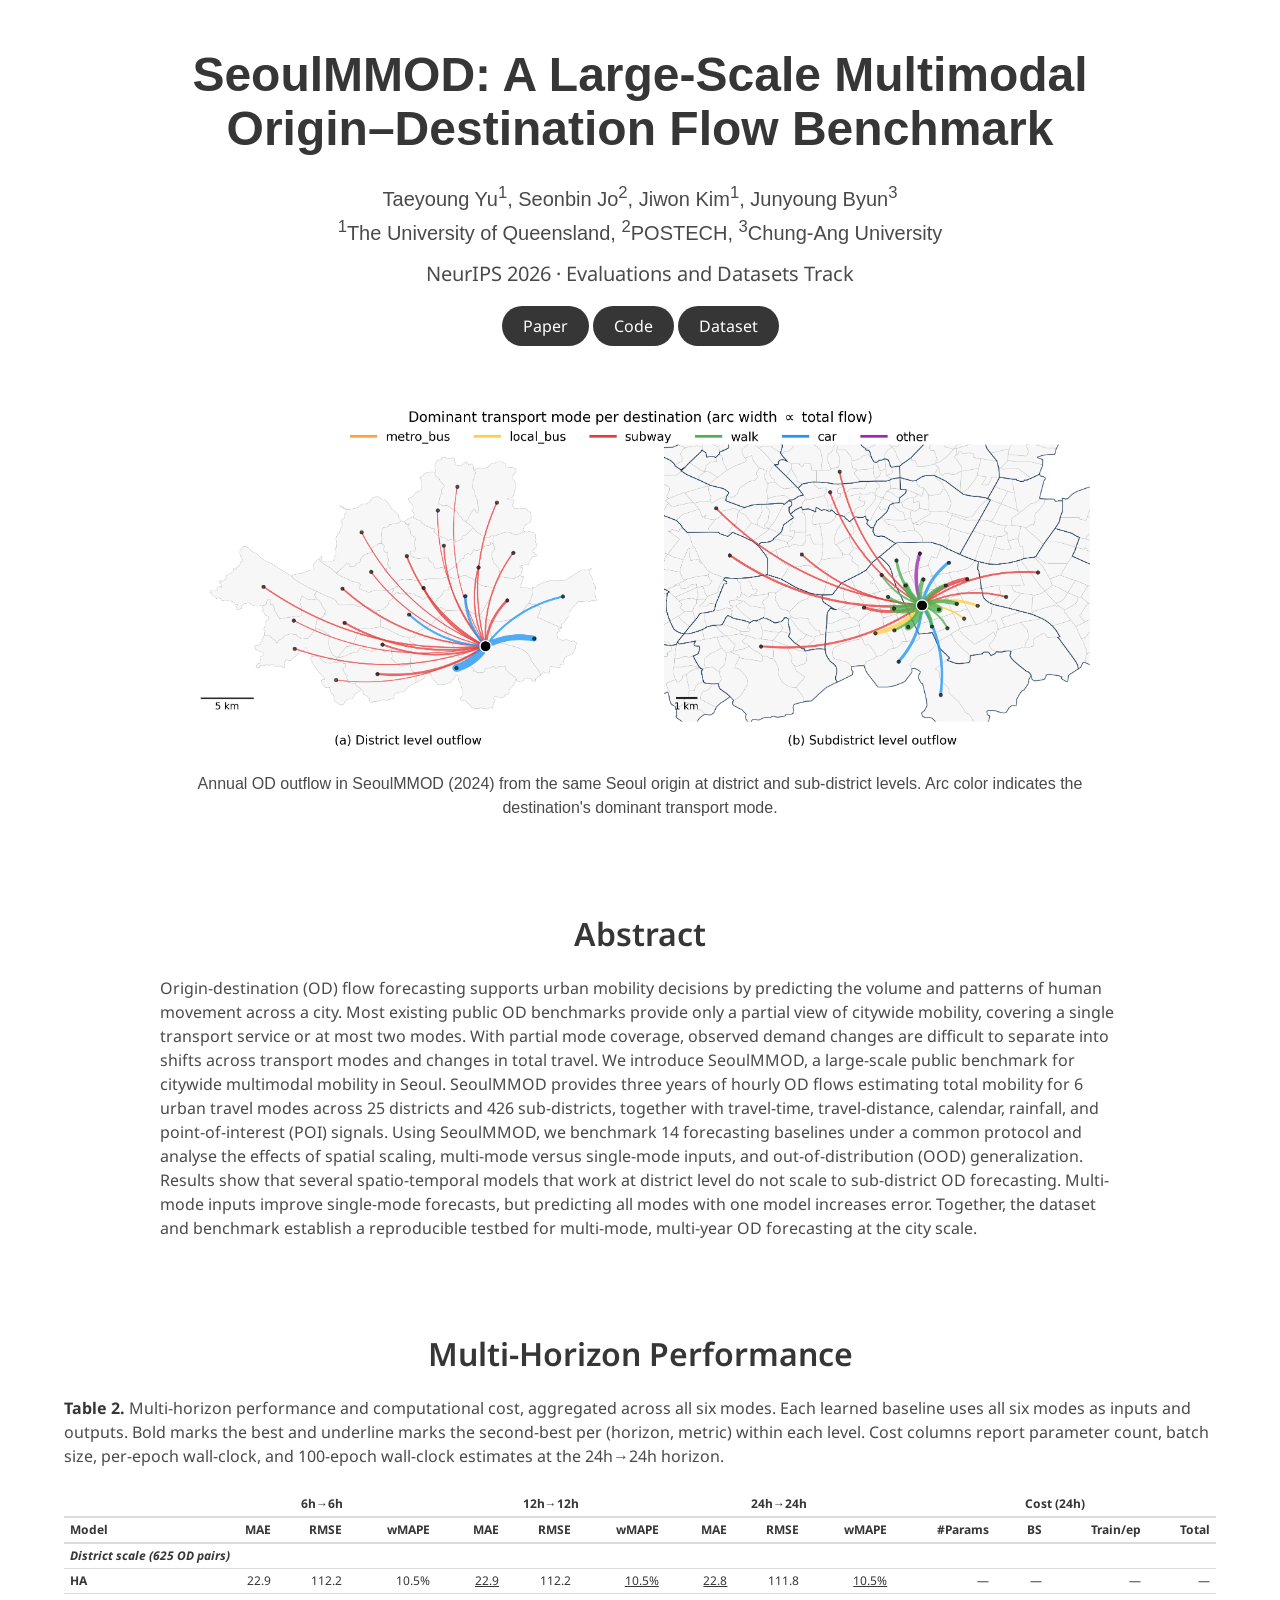
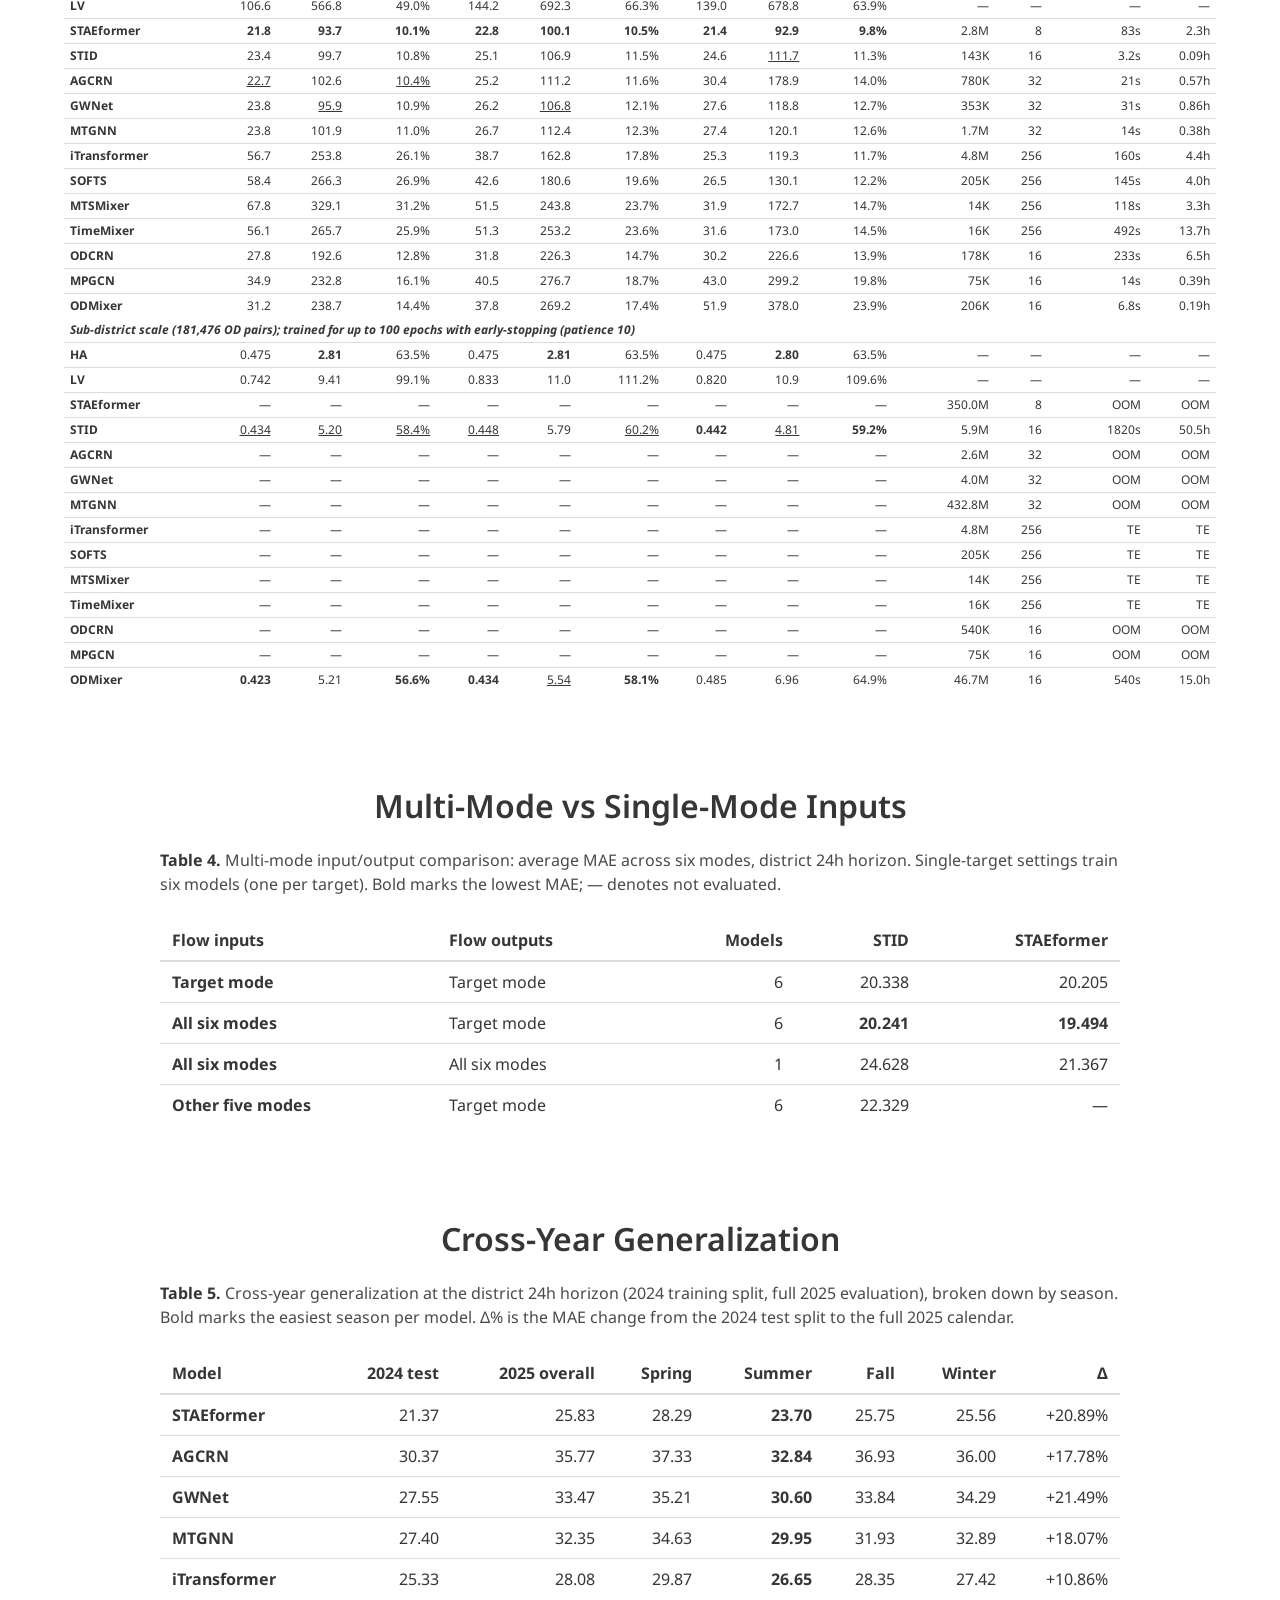
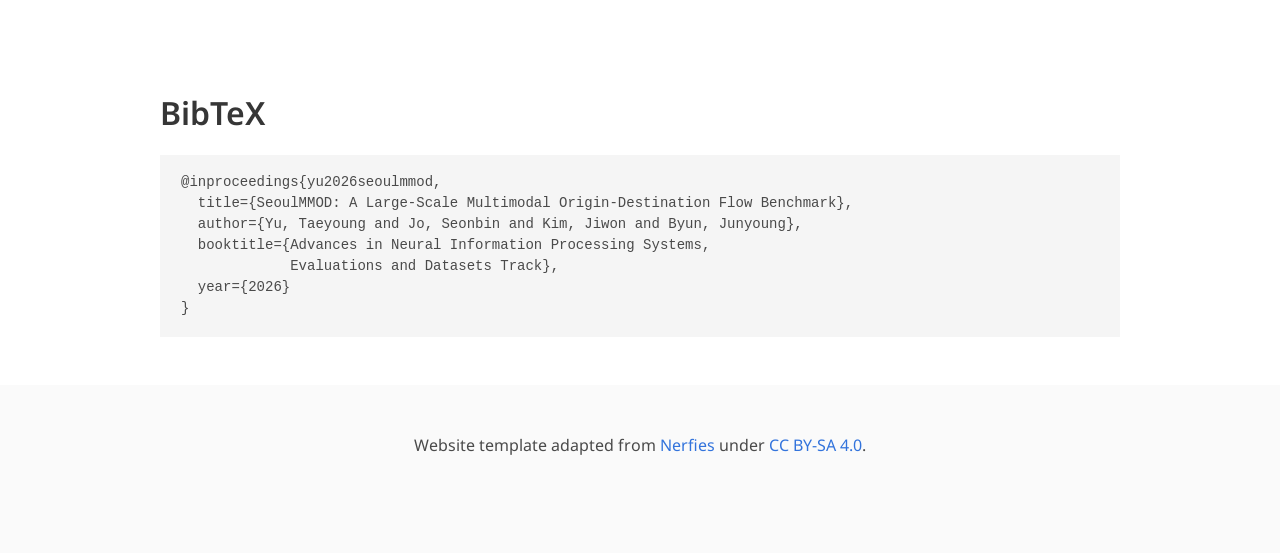
==== commit c095ce60: "Clarify OOD generalization purpose in abstract" ====
--- a/docs/index.html
+++ b/docs/index.html
@@ -54,7 +54,7 @@
   <section class="section" id="abstract">
     <div class="container is-max-desktop">
       <h2 class="title is-3 has-text-centered">Abstract</h2>
-      <div class="content"><p>Origin-destination (OD) flow forecasting supports urban mobility decisions by predicting the volume and patterns of human movement across a city. Most existing public OD benchmarks provide only a partial view of citywide mobility, covering a single transport service or at most two modes. With partial mode coverage, observed demand changes are difficult to separate into shifts across transport modes and changes in total travel. We introduce SeoulMMOD, a large-scale public benchmark for citywide multimodal mobility in Seoul. SeoulMMOD provides three years of hourly OD flows estimating total mobility for 6 urban travel modes across 25 districts and 426 sub-districts, together with travel-time, travel-distance, calendar, rainfall, and point-of-interest (POI) signals. Using SeoulMMOD, we benchmark 14 forecasting baselines under a common protocol and analyse the effects of spatial scaling, multi-mode versus single-mode inputs, and cross-year generalization. Results show that several spatio-temporal models that work at district level do not scale to sub-district OD forecasting. Multi-mode inputs improve single-mode forecasts, but predicting all modes with one model increases error. Together, the dataset and benchmark establish a reproducible testbed for multi-mode, multi-year OD forecasting at the city scale.</p></div>
+      <div class="content"><p>Origin-destination (OD) flow forecasting supports urban mobility decisions by predicting the volume and patterns of human movement across a city. Most existing public OD benchmarks provide only a partial view of citywide mobility, covering a single transport service or at most two modes. With partial mode coverage, observed demand changes are difficult to separate into shifts across transport modes and changes in total travel. We introduce SeoulMMOD, a large-scale public benchmark for citywide multimodal mobility in Seoul. SeoulMMOD provides three years of hourly OD flows estimating total mobility for 6 urban travel modes across 25 districts and 426 sub-districts, together with travel-time, travel-distance, calendar, rainfall, and point-of-interest (POI) signals. Using SeoulMMOD, we benchmark 14 forecasting baselines under a common protocol and analyse the effects of spatial scaling, multi-mode versus single-mode inputs, and out-of-distribution (OOD) generalization. Results show that several spatio-temporal models that work at district level do not scale to sub-district OD forecasting. Multi-mode inputs improve single-mode forecasts, but predicting all modes with one model increases error. Together, the dataset and benchmark establish a reproducible testbed for multi-mode, multi-year OD forecasting at the city scale.</p></div>
     </div>
   </section>
 
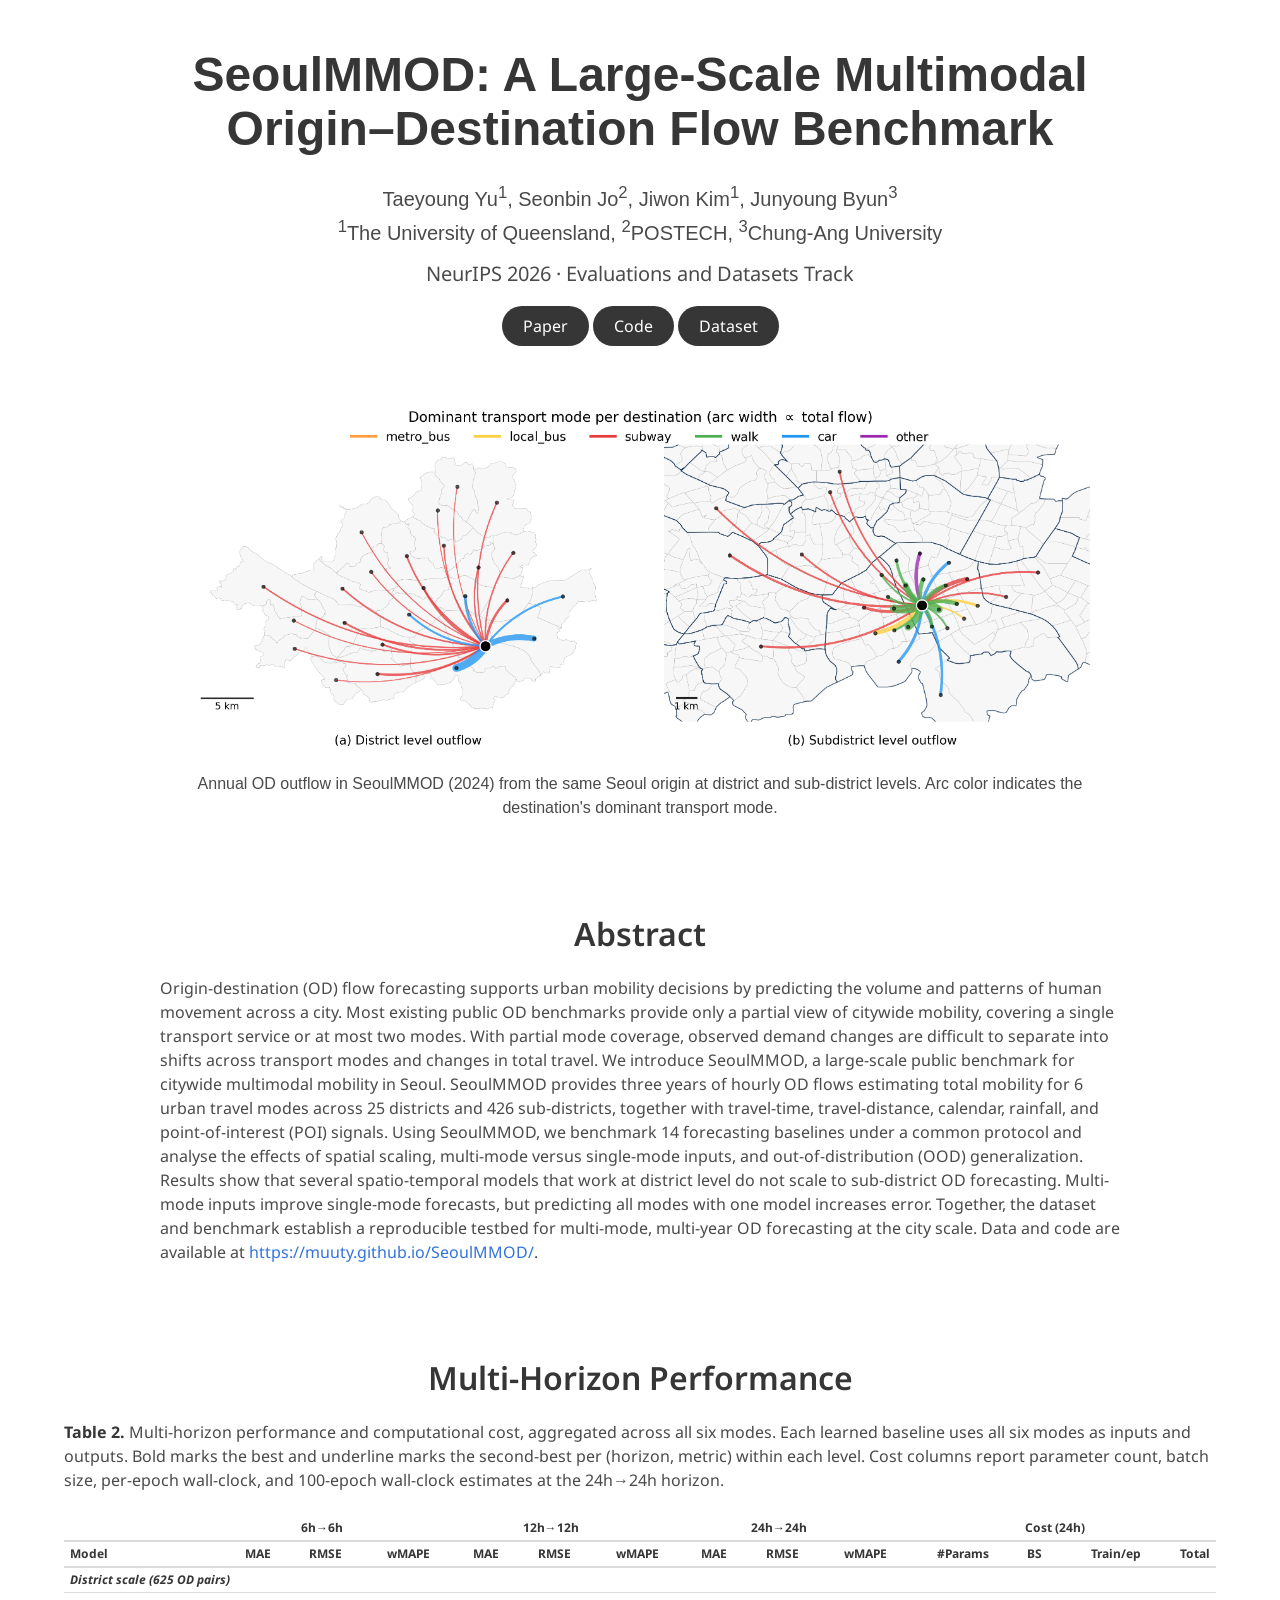
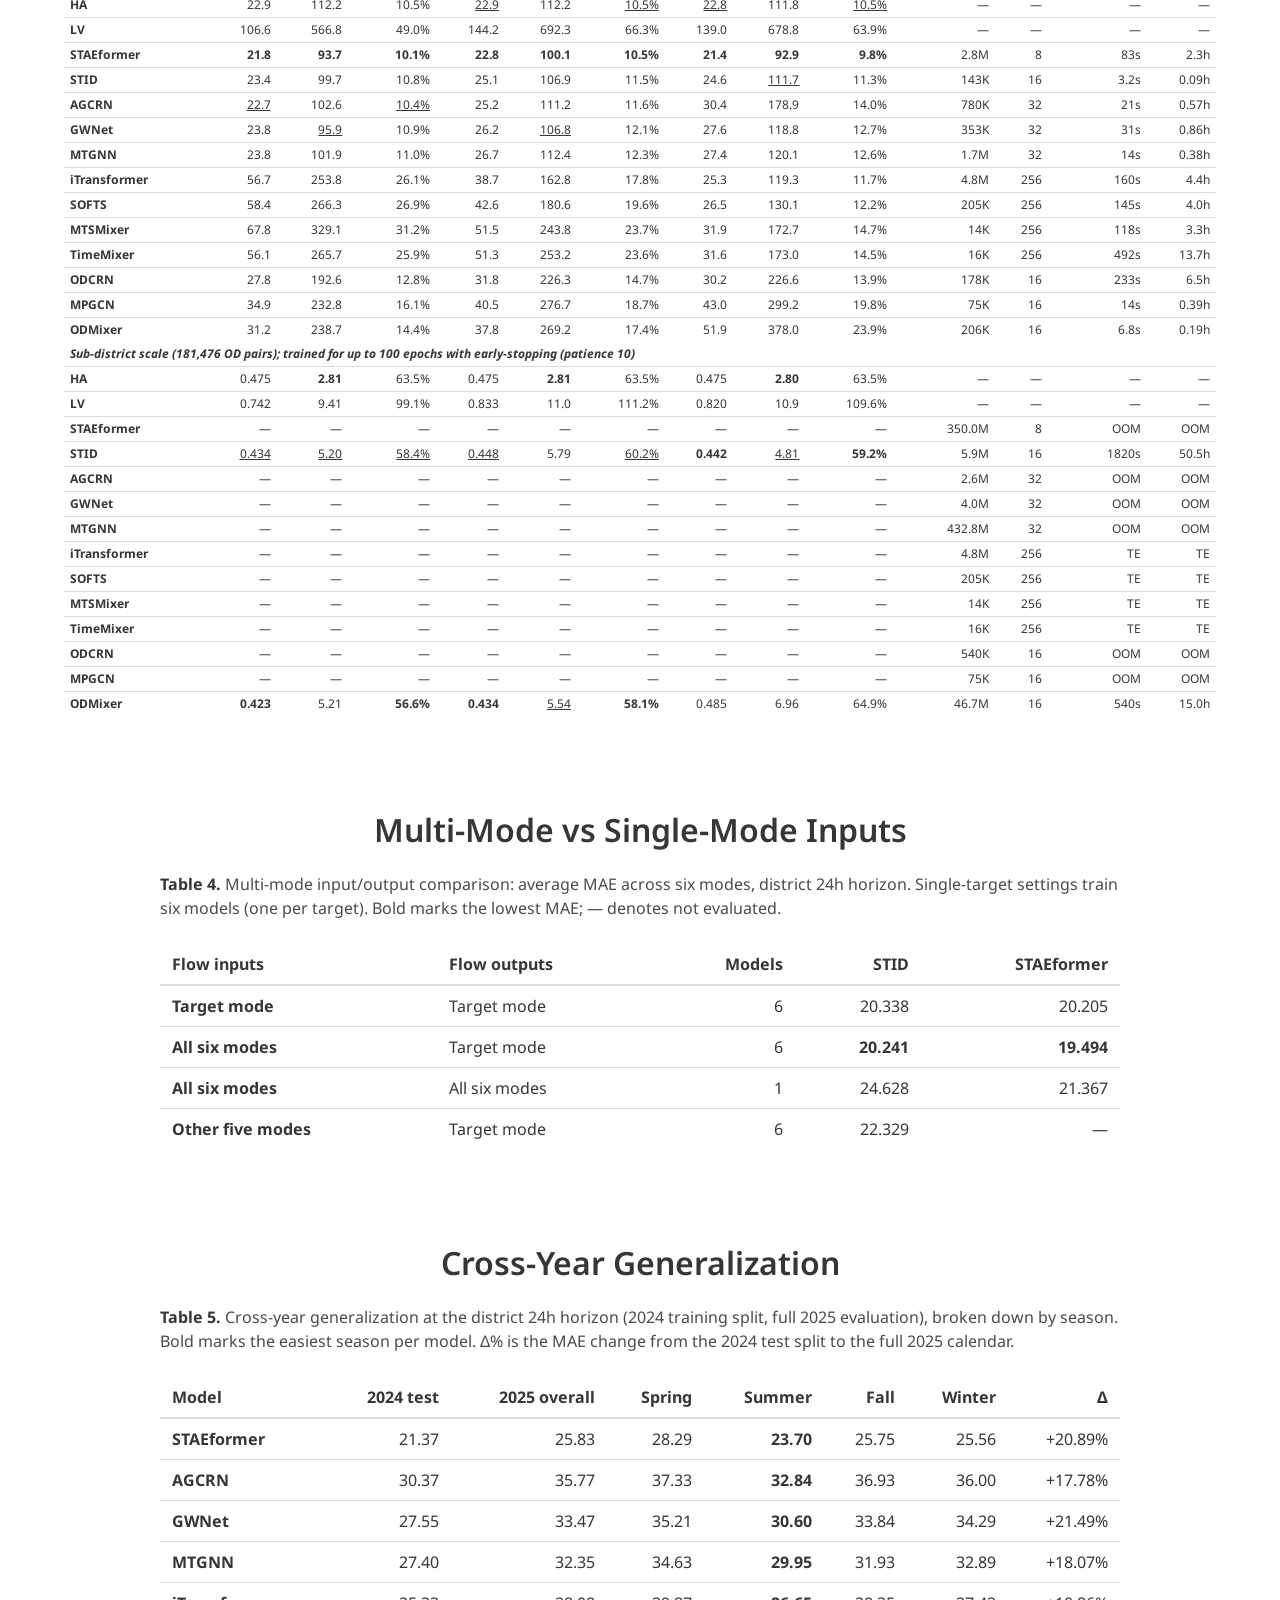
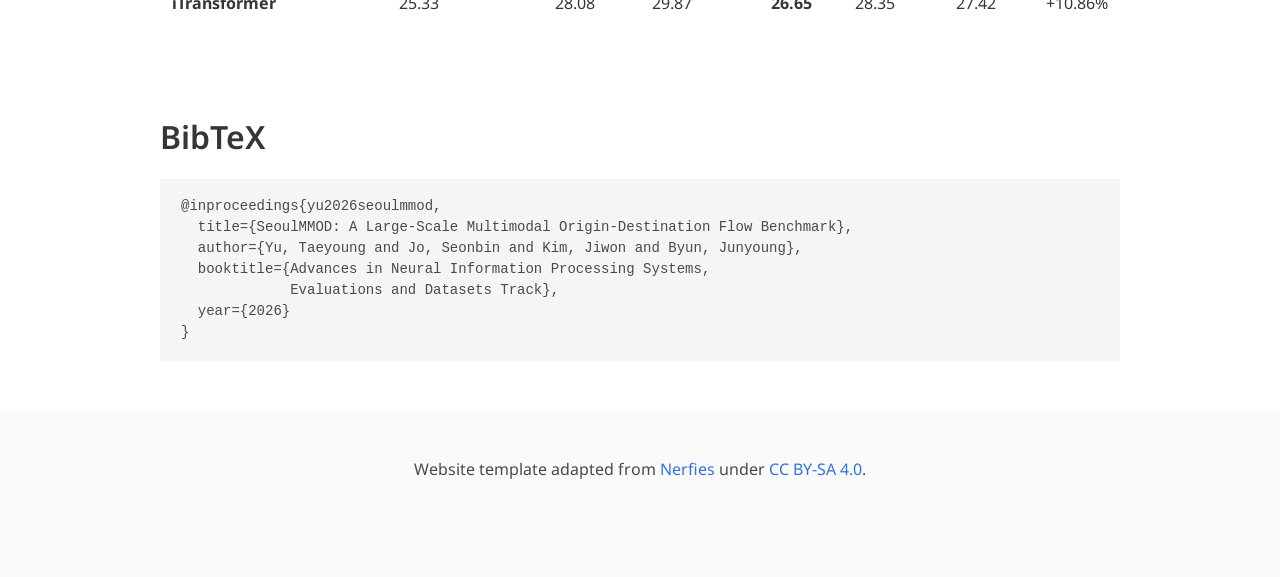
==== commit ffd94041: "Link project page at end of abstract" ====
--- a/docs/index.html
+++ b/docs/index.html
@@ -54,7 +54,7 @@
   <section class="section" id="abstract">
     <div class="container is-max-desktop">
       <h2 class="title is-3 has-text-centered">Abstract</h2>
-      <div class="content"><p>Origin-destination (OD) flow forecasting supports urban mobility decisions by predicting the volume and patterns of human movement across a city. Most existing public OD benchmarks provide only a partial view of citywide mobility, covering a single transport service or at most two modes. With partial mode coverage, observed demand changes are difficult to separate into shifts across transport modes and changes in total travel. We introduce SeoulMMOD, a large-scale public benchmark for citywide multimodal mobility in Seoul. SeoulMMOD provides three years of hourly OD flows estimating total mobility for 6 urban travel modes across 25 districts and 426 sub-districts, together with travel-time, travel-distance, calendar, rainfall, and point-of-interest (POI) signals. Using SeoulMMOD, we benchmark 14 forecasting baselines under a common protocol and analyse the effects of spatial scaling, multi-mode versus single-mode inputs, and out-of-distribution (OOD) generalization. Results show that several spatio-temporal models that work at district level do not scale to sub-district OD forecasting. Multi-mode inputs improve single-mode forecasts, but predicting all modes with one model increases error. Together, the dataset and benchmark establish a reproducible testbed for multi-mode, multi-year OD forecasting at the city scale.</p></div>
+      <div class="content"><p>Origin-destination (OD) flow forecasting supports urban mobility decisions by predicting the volume and patterns of human movement across a city. Most existing public OD benchmarks provide only a partial view of citywide mobility, covering a single transport service or at most two modes. With partial mode coverage, observed demand changes are difficult to separate into shifts across transport modes and changes in total travel. We introduce SeoulMMOD, a large-scale public benchmark for citywide multimodal mobility in Seoul. SeoulMMOD provides three years of hourly OD flows estimating total mobility for 6 urban travel modes across 25 districts and 426 sub-districts, together with travel-time, travel-distance, calendar, rainfall, and point-of-interest (POI) signals. Using SeoulMMOD, we benchmark 14 forecasting baselines under a common protocol and analyse the effects of spatial scaling, multi-mode versus single-mode inputs, and out-of-distribution (OOD) generalization. Results show that several spatio-temporal models that work at district level do not scale to sub-district OD forecasting. Multi-mode inputs improve single-mode forecasts, but predicting all modes with one model increases error. Together, the dataset and benchmark establish a reproducible testbed for multi-mode, multi-year OD forecasting at the city scale. Data and code are available at <a href="https://muuty.github.io/SeoulMMOD/">https://muuty.github.io/SeoulMMOD/</a>.</p></div>
     </div>
   </section>
 
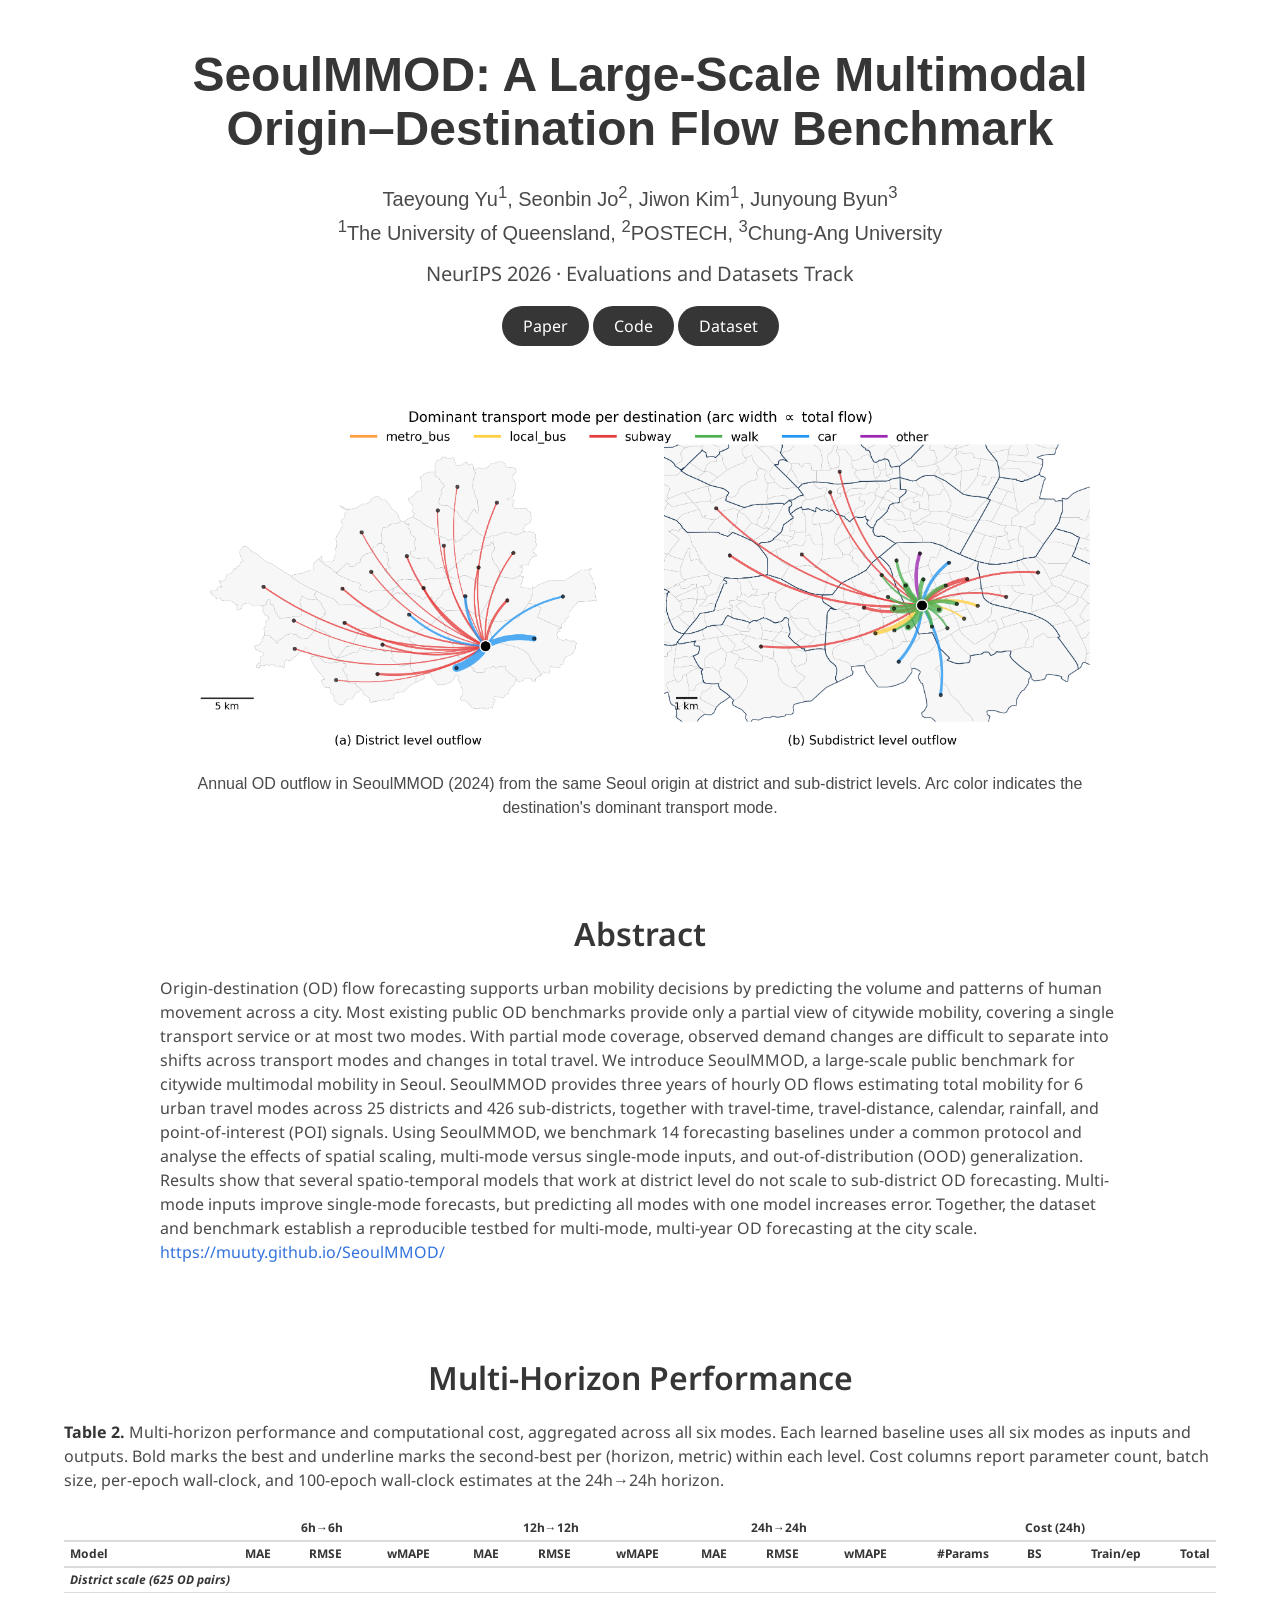
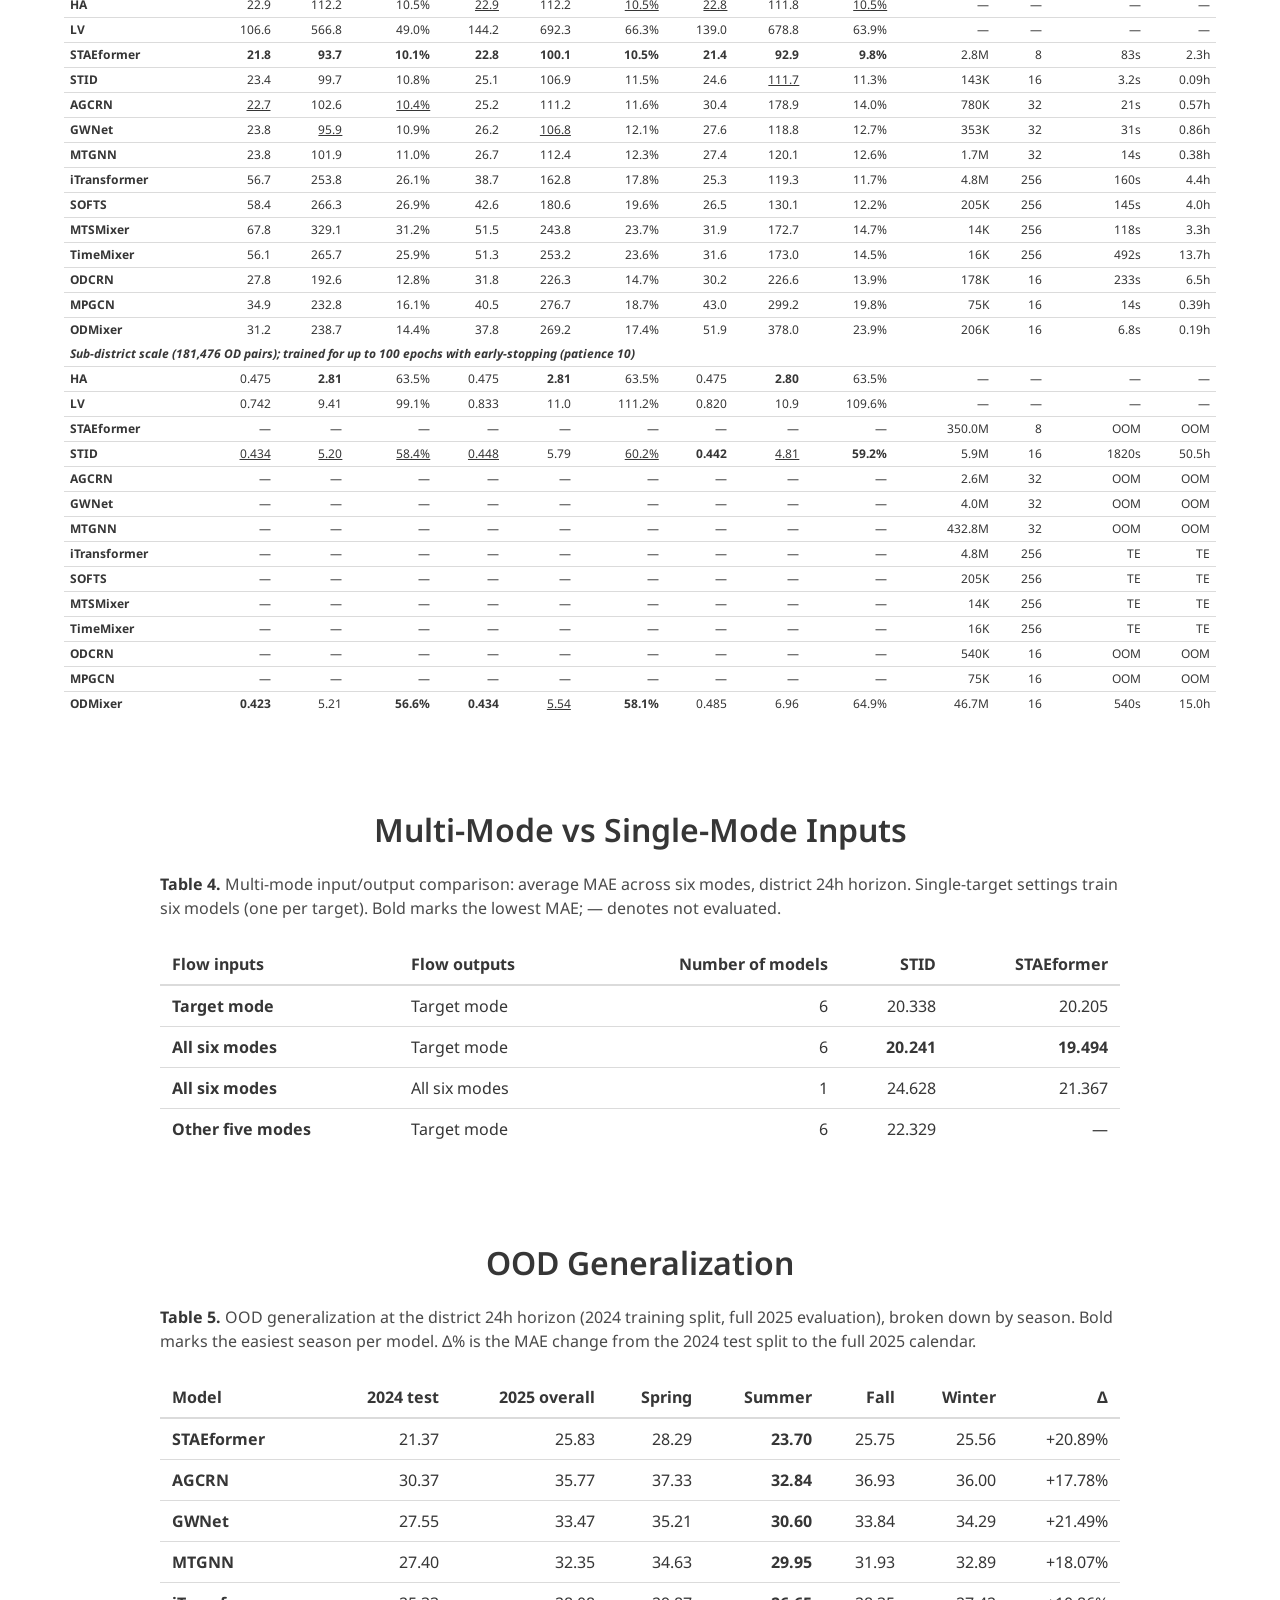
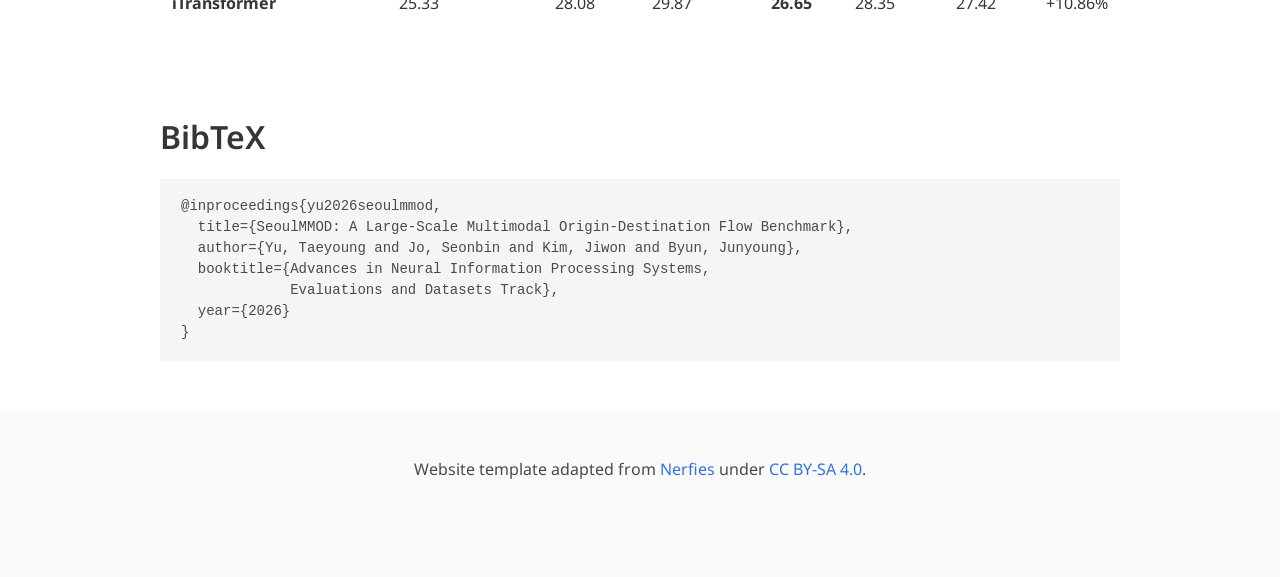
==== commit 632a3c20: "Publish camera-ready manuscript and project page" ====
--- a/docs/index.html
+++ b/docs/index.html
@@ -54,7 +54,8 @@
   <section class="section" id="abstract">
     <div class="container is-max-desktop">
       <h2 class="title is-3 has-text-centered">Abstract</h2>
-      <div class="content"><p>Origin-destination (OD) flow forecasting supports urban mobility decisions by predicting the volume and patterns of human movement across a city. Most existing public OD benchmarks provide only a partial view of citywide mobility, covering a single transport service or at most two modes. With partial mode coverage, observed demand changes are difficult to separate into shifts across transport modes and changes in total travel. We introduce SeoulMMOD, a large-scale public benchmark for citywide multimodal mobility in Seoul. SeoulMMOD provides three years of hourly OD flows estimating total mobility for 6 urban travel modes across 25 districts and 426 sub-districts, together with travel-time, travel-distance, calendar, rainfall, and point-of-interest (POI) signals. Using SeoulMMOD, we benchmark 14 forecasting baselines under a common protocol and analyse the effects of spatial scaling, multi-mode versus single-mode inputs, and out-of-distribution (OOD) generalization. Results show that several spatio-temporal models that work at district level do not scale to sub-district OD forecasting. Multi-mode inputs improve single-mode forecasts, but predicting all modes with one model increases error. Together, the dataset and benchmark establish a reproducible testbed for multi-mode, multi-year OD forecasting at the city scale. Data and code are available at <a href="https://muuty.github.io/SeoulMMOD/">https://muuty.github.io/SeoulMMOD/</a>.</p></div>
+      <div class="content"><p>Origin-destination (OD) flow forecasting supports urban mobility decisions by predicting the volume and patterns of human movement across a city. Most existing public OD benchmarks provide only a partial view of citywide mobility, covering a single transport service or at most two modes. With partial mode coverage, observed demand changes are difficult to separate into shifts across transport modes and changes in total travel. We introduce SeoulMMOD, a large-scale public benchmark for citywide multimodal mobility in Seoul. SeoulMMOD provides three years of hourly OD flows estimating total mobility for 6 urban travel modes across 25 districts and 426 sub-districts, together with travel-time, travel-distance, calendar, rainfall, and point-of-interest (POI) signals. Using SeoulMMOD, we benchmark 14 forecasting baselines under a common protocol and analyse the effects of spatial scaling, multi-mode versus single-mode inputs, and out-of-distribution (OOD) generalization. Results show that several spatio-temporal models that work at district level do not scale to sub-district OD forecasting. Multi-mode inputs improve single-mode forecasts, but predicting all modes with one model increases error. Together, the dataset and benchmark establish a reproducible testbed for multi-mode, multi-year OD forecasting at the city scale.<br>
+<a href="https://muuty.github.io/SeoulMMOD/">https://muuty.github.io/SeoulMMOD/</a></p></div>
     </div>
   </section>
 
@@ -113,7 +114,7 @@
       <p id="multi-mode-results-caption" class="mb-5"><strong>Table 4.</strong> Multi-mode input/output comparison: average MAE across six modes, district 24h horizon. Single-target settings train six models (one per target). Bold marks the lowest MAE; — denotes not evaluated.</p>
       <div class="table-container" tabindex="0" role="region" aria-label="multi mode results">
         <table id="multi-mode-results" class="table is-fullwidth" aria-describedby="multi-mode-results-caption">
-        <thead><tr><th scope="col">Flow inputs</th><th scope="col">Flow outputs</th><th scope="col" class="has-text-right">Models</th><th scope="col" class="has-text-right">STID</th><th scope="col" class="has-text-right">STAEformer</th></tr></thead>
+        <thead><tr><th scope="col">Flow inputs</th><th scope="col">Flow outputs</th><th scope="col" class="has-text-right">Number of models</th><th scope="col" class="has-text-right">STID</th><th scope="col" class="has-text-right">STAEformer</th></tr></thead>
         <tbody>
           <tr><th scope="row">Target mode</th><td>Target mode</td><td class="has-text-right">6</td><td class="has-text-right">20.338</td><td class="has-text-right">20.205</td></tr>
           <tr><th scope="row">All six modes</th><td>Target mode</td><td class="has-text-right">6</td><td class="has-text-right"><strong>20.241</strong></td><td class="has-text-right"><strong>19.494</strong></td></tr>
@@ -127,9 +128,9 @@
 
   <section class="section" id="generalization">
     <div class="container is-max-desktop">
-      <h2 class="title is-3 has-text-centered">Cross-Year Generalization</h2>
-      <p id="cross-year-results-caption" class="mb-5"><strong>Table 5.</strong> Cross-year generalization at the district 24h horizon (2024 training split, full 2025 evaluation), broken down by season. Bold marks the easiest season per model. Δ% is the MAE change from the 2024 test split to the full 2025 calendar.</p>
-      <div class="table-container" tabindex="0" role="region" aria-label="cross year results">
+      <h2 class="title is-3 has-text-centered">OOD Generalization</h2>
+      <p id="cross-year-results-caption" class="mb-5"><strong>Table 5.</strong> OOD generalization at the district 24h horizon (2024 training split, full 2025 evaluation), broken down by season. Bold marks the easiest season per model. Δ% is the MAE change from the 2024 test split to the full 2025 calendar.</p>
+      <div class="table-container" tabindex="0" role="region" aria-label="OOD generalization results">
         <table id="cross-year-results" class="table is-fullwidth" aria-describedby="cross-year-results-caption">
         <thead><tr><th scope="col">Model</th><th scope="col" class="has-text-right">2024 test</th><th scope="col" class="has-text-right">2025 overall</th><th scope="col" class="has-text-right">Spring</th><th scope="col" class="has-text-right">Summer</th><th scope="col" class="has-text-right">Fall</th><th scope="col" class="has-text-right">Winter</th><th scope="col" class="has-text-right">Δ</th></tr></thead>
         <tbody>
